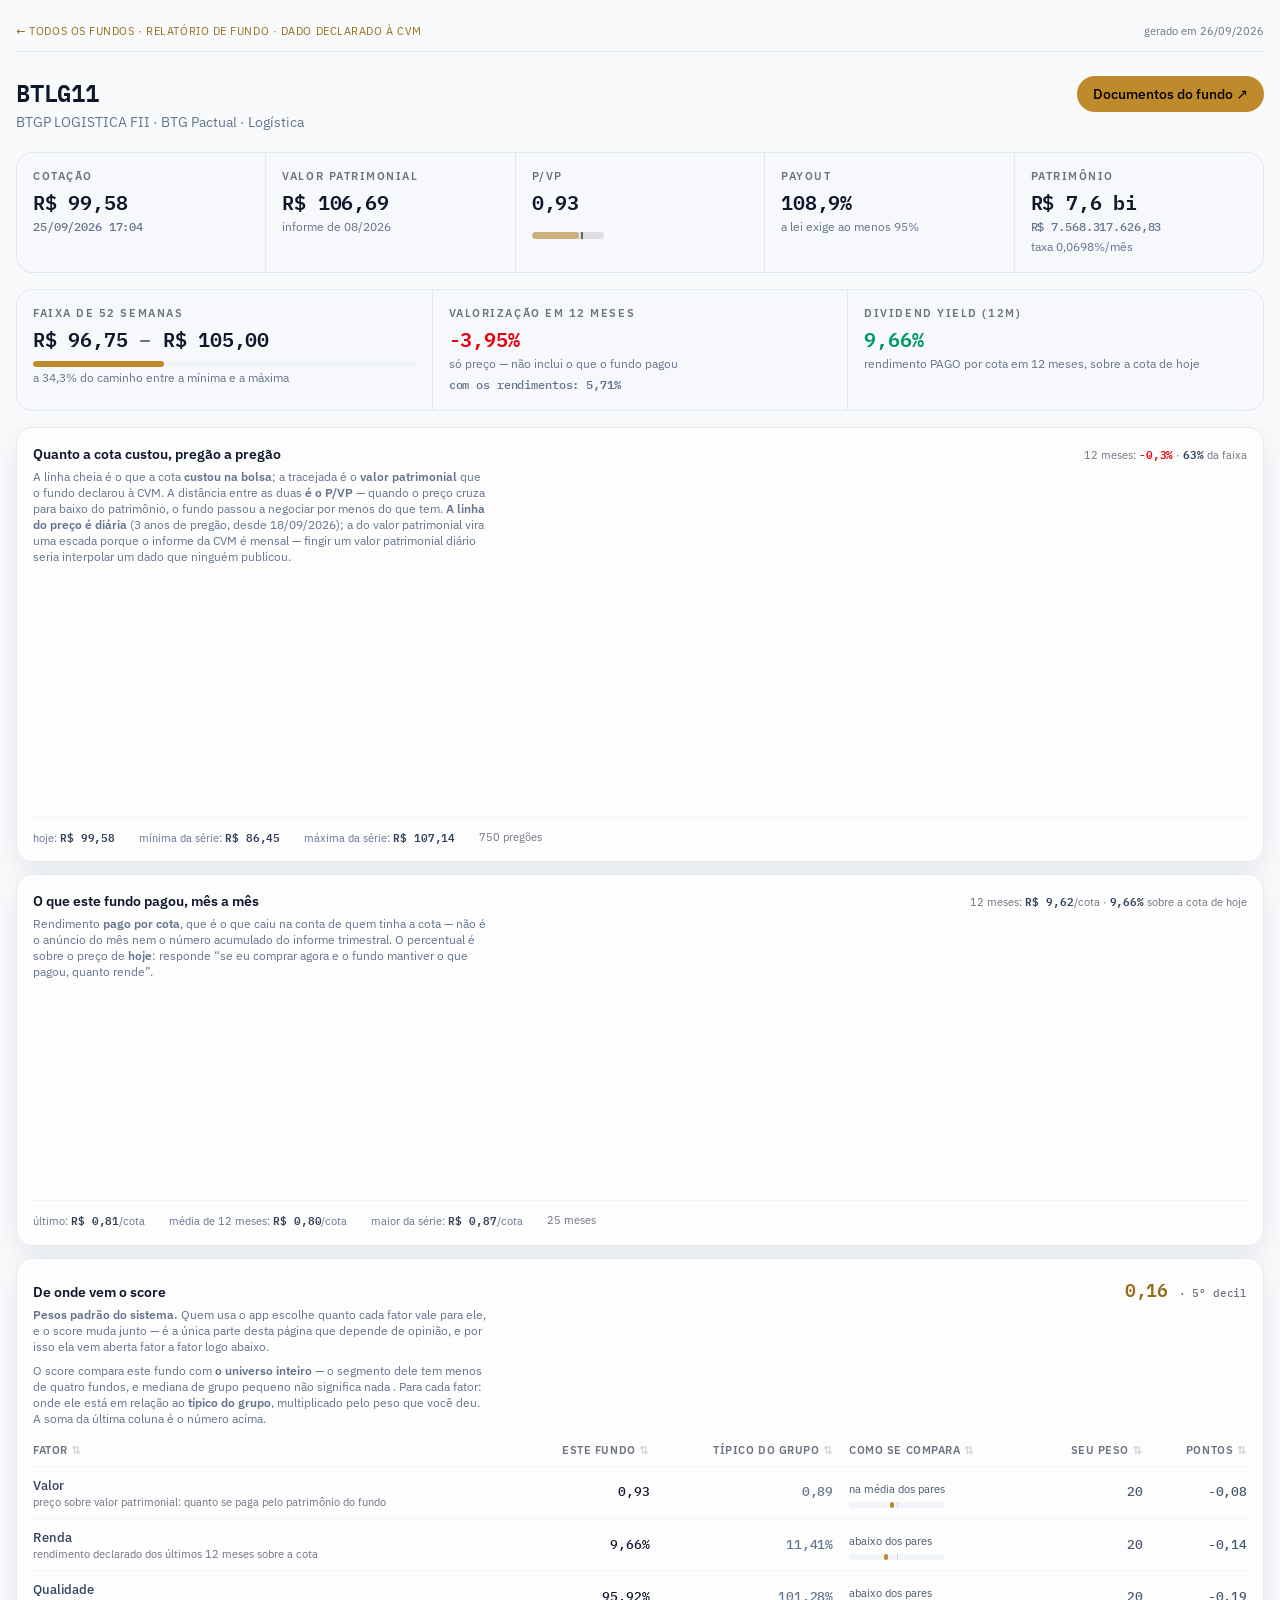
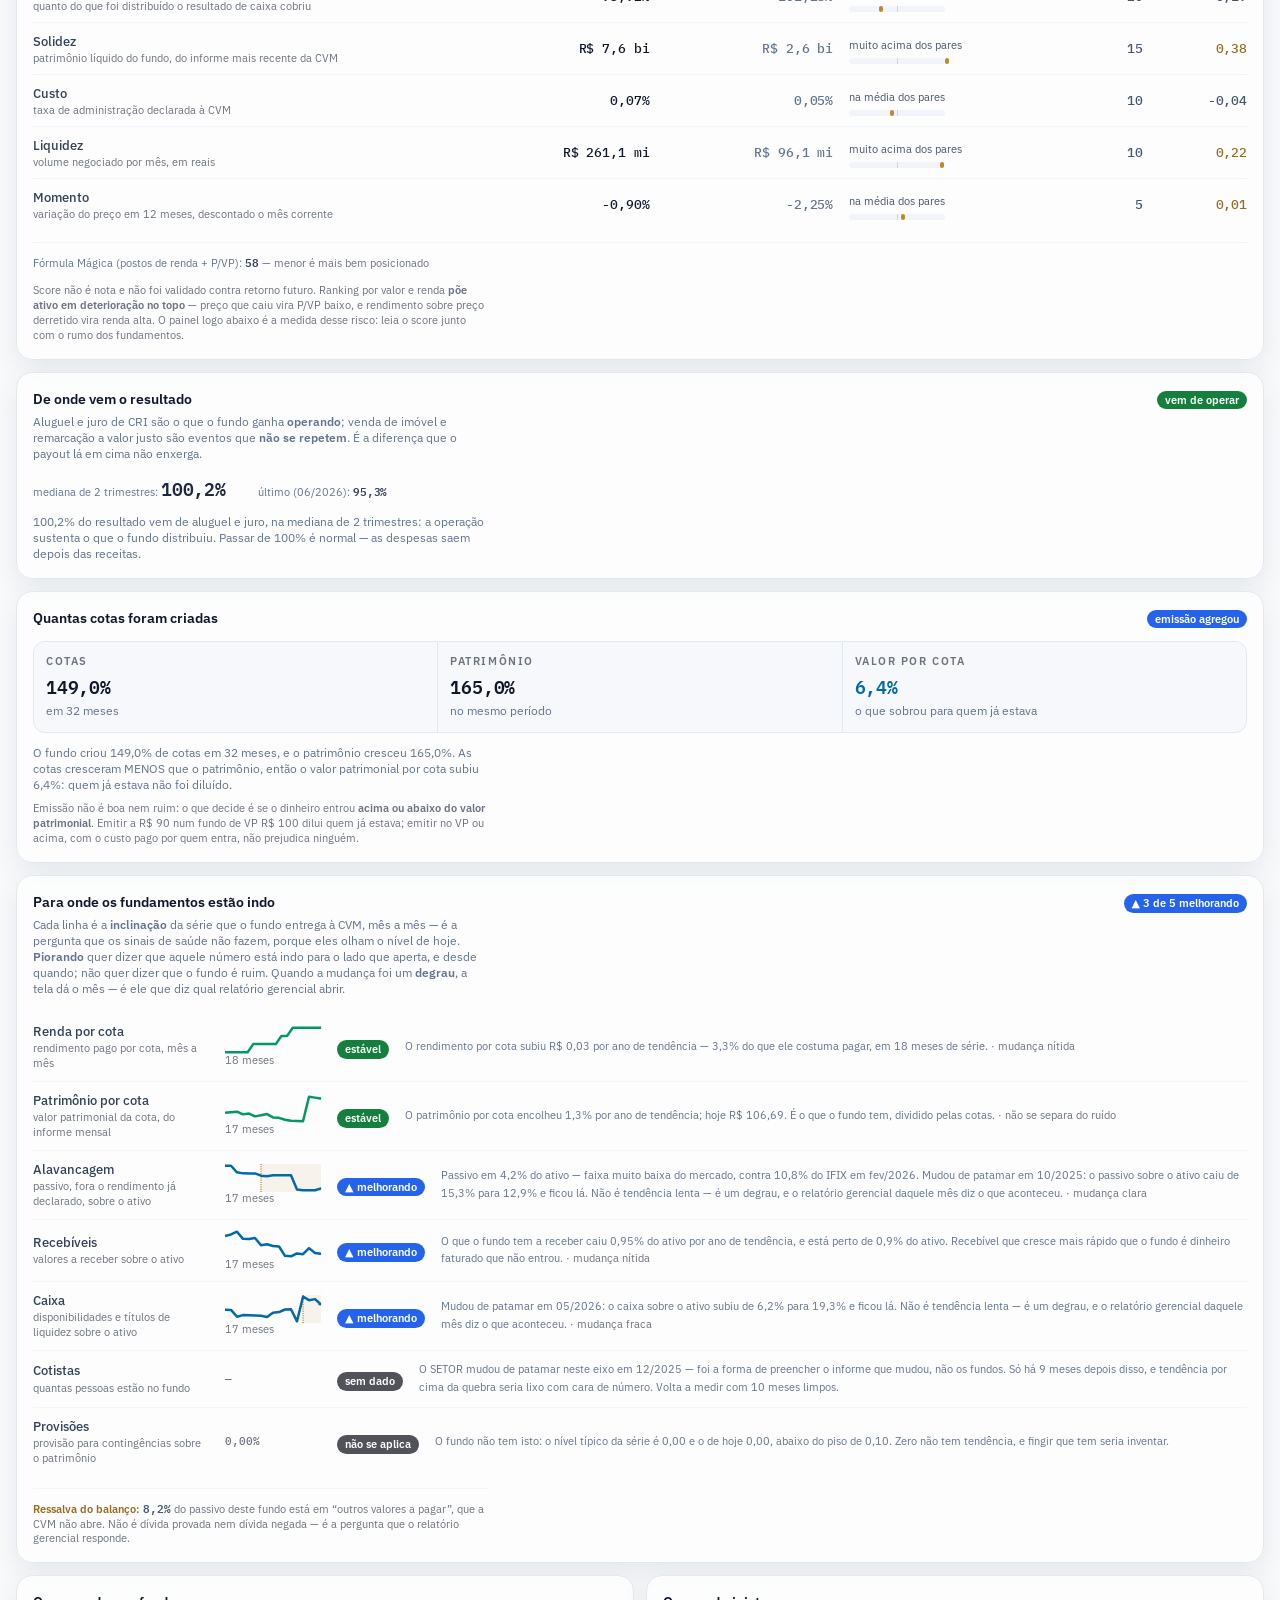
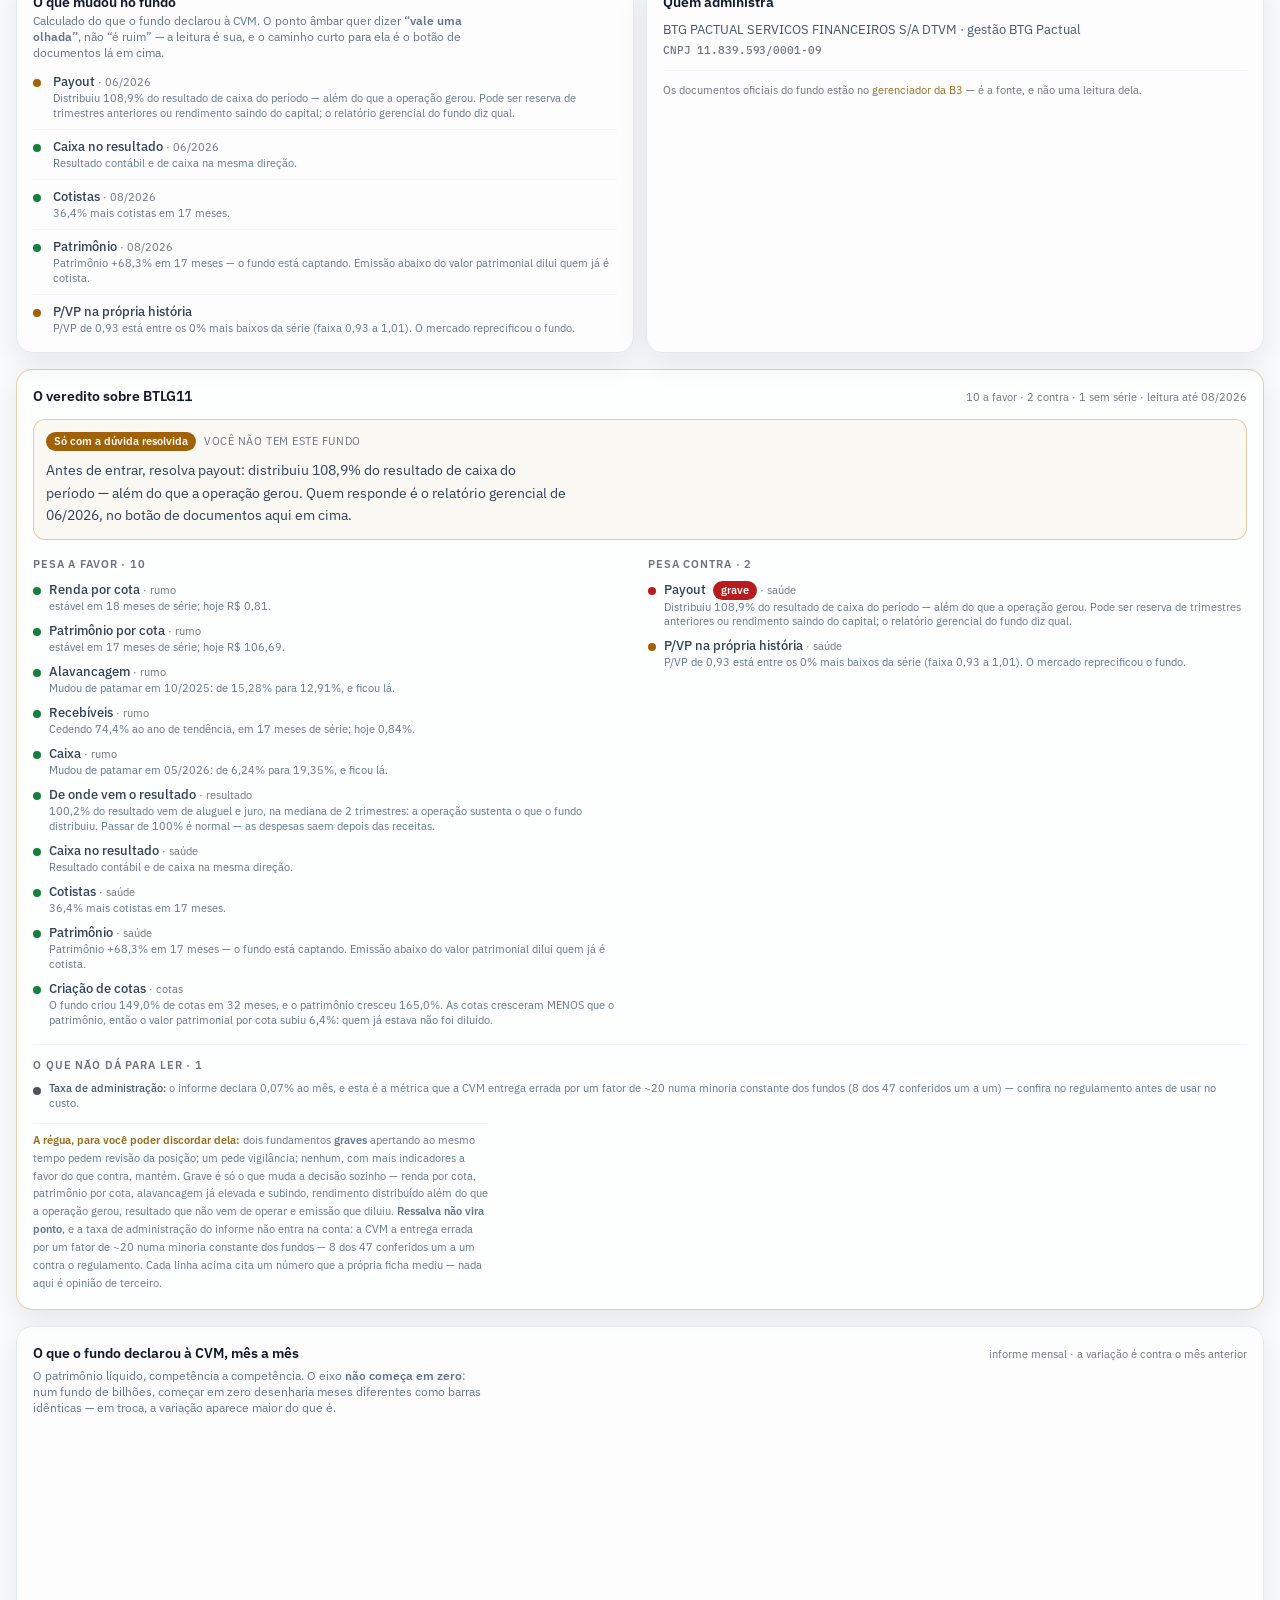
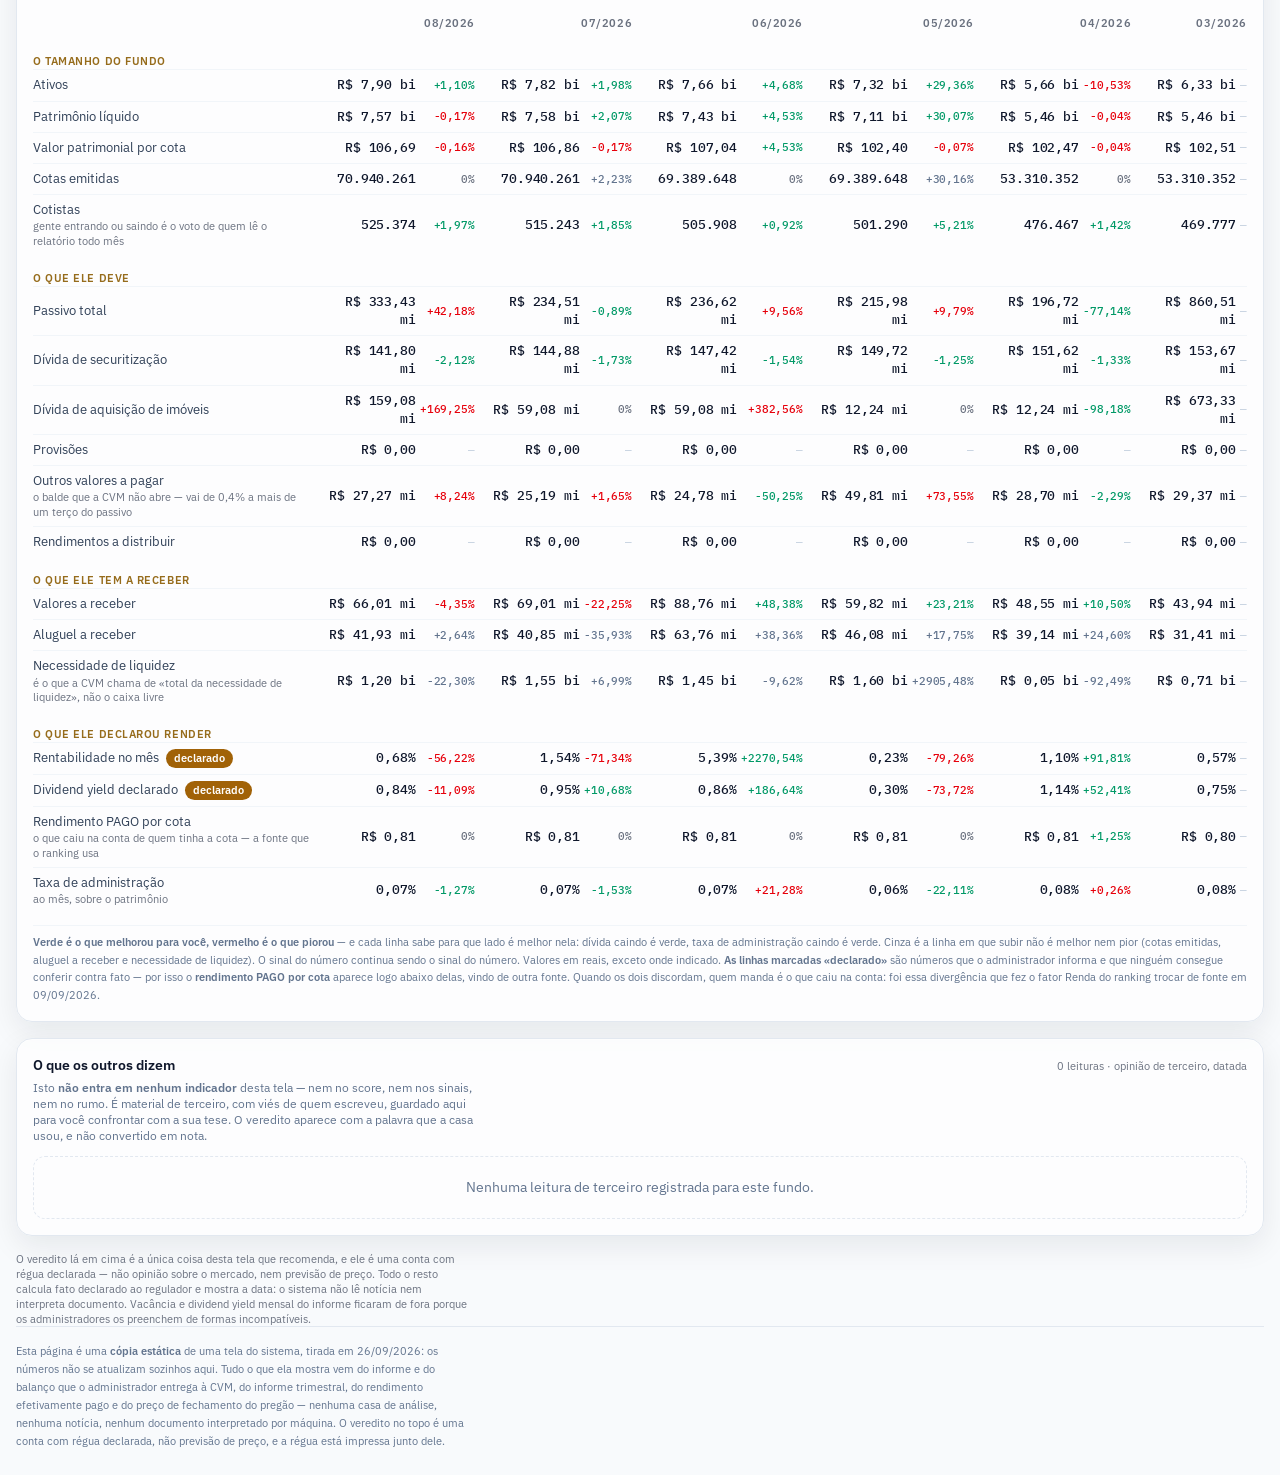
==== fundo-btlg11.html @ 57e3ba71 "A demonstração pública: dez fundos lidos pelo sistema Páginas estáticas geradas por bin/gerar_pagina" ====
<!doctype html>
<html lang="pt-br" class="">
<head>
  <meta charset="utf-8">
  <meta name="viewport" content="width=device-width, initial-scale=1">
  <title>BTLG11 · relatório do fundo</title>
  <meta name="description" content="BTLG11 — o que o fundo declarou à CVM, mês a mês, com a leitura de cada indicador.">
  
  <link rel="stylesheet" href="assets/app.css">
  
</head>
<body class="bg-slate-50">
  <div class="mx-auto max-w-6xl px-4 py-6">
    <header class="mb-6 flex flex-wrap items-baseline justify-between gap-2 border-b border-slate-200 pb-3 dark:border-white/10">
      <p class="text-rotulo uppercase tracking-wider text-brand-texto">
        <a href="index.html" class="hover:underline">← todos os fundos</a> · 
        Relatório de fundo · dado declarado à CVM
      </p>
      <p class="text-rotulo text-slate-400">gerado em 26/09/2026</p>
    </header>

    



  
  <div class="mb-5 flex flex-wrap items-start justify-between gap-3">
    <div>
      <div class="flex flex-wrap items-baseline gap-3">
        <h1 class="num text-2xl font-semibold text-slate-900">BTLG11</h1>
        
      </div>
      <p class="mt-1 text-sm text-slate-500">
        BTGP LOGISTICA FII · BTG Pactual · Logística
      </p>
    </div>
    <div class="flex shrink-0 items-center gap-2">
      
      
      
        <a href="https://fnet.bmfbovespa.com.br/fnet/publico/abrirGerenciadorDocumentosCVM?cnpjFundo=11839593000109" target="_blank" rel="noopener noreferrer" class="btn btn-ouro">
          Documentos do fundo ↗
        </a>
      
    </div>
  </div>

  
  <div class="mb-4 grid gap-px overflow-hidden rounded-2xl border border-slate-200 bg-slate-200 sm:grid-cols-2 lg:grid-cols-5">
    
    <div class="bg-surface p-4">
      <p class="text-rotulo font-semibold uppercase tracking-[0.14em] text-slate-400">Cotação</p>
      <p class="num mt-1 text-xl font-semibold text-slate-900">
        R$ 99,58
      </p>
      
        <p class="card-legenda num">25/09/2026 17:04</p>
      
    </div>
    <div class="bg-surface p-4">
      <p class="text-rotulo font-semibold uppercase tracking-[0.14em] text-slate-400">Valor patrimonial</p>
      <p class="num mt-1 text-xl font-semibold text-slate-900">
        R$ 106,69
      </p>
      <p class="card-legenda">informe de 08/2026</p>
    </div>
    <div class="bg-surface p-4">
      <p class="text-rotulo font-semibold uppercase tracking-[0.14em] text-slate-400">P/VP</p>
      <p class="num mt-1 text-xl font-semibold text-slate-900">0,93</p>
      
      <p class="mt-1.5">
        


  <span class="barra-pvp" title="preço R$ 99,58 · valor patrimonial R$ 106,69 · P/VP 0,93">
    <span class="barra-pvp-trilha">
      <span class="barra-pvp-preco"
            style="width: 65.1%"></span>
      <span class="barra-pvp-marca" style="left: 70%"></span>
    </span>
  </span>


      </p>
    </div>
    <div class="bg-surface p-4">
      <p class="text-rotulo font-semibold uppercase tracking-[0.14em] text-slate-400">Payout</p>
      <p class="num mt-1 text-xl font-semibold text-slate-900">
        108,9%
      </p>
      <p class="card-legenda">a lei exige ao menos 95%</p>
    </div>
    <div class="bg-surface p-4">
      <p class="text-rotulo font-semibold uppercase tracking-[0.14em] text-slate-400">Patrimônio</p>
      
      <p class="num mt-1 text-xl font-semibold text-slate-900">R$ 7,6 bi</p>
      <p class="card-legenda num">R$ 7.568.317.626,83</p>
      <p class="card-legenda">taxa 0,0698%/mês</p>
    </div>
  </div>

  
  
  <div class="mb-4 grid gap-px overflow-hidden rounded-2xl border border-slate-200 bg-slate-200 sm:grid-cols-2 lg:grid-cols-3">
    <div class="bg-surface p-4">
      <p class="text-rotulo font-semibold uppercase tracking-[0.14em] text-slate-400">Faixa de 52 semanas</p>
      
        <p class="num mt-1 text-xl font-semibold text-slate-900">
          R$ 96,75 <span class="text-slate-400">–</span> R$ 105,00
        </p>
        
          
          <div class="mt-2 h-1.5 w-full overflow-hidden rounded-full bg-slate-100 dark:bg-white/5">
            <div class="h-full rounded-full bg-brand" style="width: 34.3%"></div>
          </div>
          <p class="card-legenda">a 34,3% do caminho entre a mínima e a máxima</p>
        
      
    </div>
    <div class="bg-surface p-4">
      <p class="text-rotulo font-semibold uppercase tracking-[0.14em] text-slate-400">Valorização em 12 meses</p>
      
        <p class="num mt-1 text-xl font-semibold text-red-600">
          -3,95%
        </p>
        <p class="card-legenda">só preço — não inclui o que o fundo pagou</p>
        
          <p class="card-legenda num">com os rendimentos: <strong>5,71%</strong></p>
        
      
    </div>
    <div class="bg-surface p-4">
      <p class="text-rotulo font-semibold uppercase tracking-[0.14em] text-slate-400">Dividend yield (12m)</p>
      
        <p class="num mt-1 text-xl font-semibold text-emerald-600">9,66%</p>
        <p class="card-legenda">rendimento PAGO por cota em 12 meses, sobre a cota de hoje</p>
      
    </div>
  </div>

  
  
  
    <div class="card card-soft mb-3 p-4">
      <div class="mb-1 flex flex-wrap items-baseline justify-between gap-2">
        <h2 class="secao-titulo">Quanto a cota custou, pregão a pregão</h2>
        <span class="text-rotulo text-slate-400">
          
            12 meses: <strong class="num text-red-600">-0,3%</strong>
          
          
            · <strong class="num text-slate-700">63%</strong> da faixa
          
        </span>
      </div>
      <p class="mb-4 max-w-prose text-xs text-slate-500">
        A linha cheia é o que a cota <strong>custou na bolsa</strong>; a tracejada é o
        <strong>valor patrimonial</strong> que o fundo declarou à CVM. A distância entre as duas
        <strong>é o P/VP</strong> — quando o preço cruza para baixo do patrimônio, o fundo passou a
        negociar por menos do que tem.
        <strong>A linha do preço é diária</strong> (3 anos de pregão, desde 18/09/2026);
        a do valor patrimonial vira uma escada porque o informe da CVM é mensal — fingir
        um valor patrimonial diário seria interpolar um dado que ninguém publicou.
      </p>

      <script id="dados-preco" type="application/json">{"rotulos": ["25/09/23", "26/09/23", "27/09/23", "28/09/23", "29/09/23", "02/10/23", "03/10/23", "04/10/23", "05/10/23", "06/10/23", "09/10/23", "10/10/23", "11/10/23", "13/10/23", "16/10/23", "17/10/23", "18/10/23", "19/10/23", "20/10/23", "23/10/23", "24/10/23", "25/10/23", "26/10/23", "27/10/23", "30/10/23", "31/10/23", "01/11/23", "03/11/23", "06/11/23", "07/11/23", "08/11/23", "09/11/23", "10/11/23", "13/11/23", "14/11/23", "16/11/23", "17/11/23", "20/11/23", "21/11/23", "22/11/23", "23/11/23", "24/11/23", "27/11/23", "28/11/23", "29/11/23", "30/11/23", "01/12/23", "04/12/23", "05/12/23", "06/12/23", "07/12/23", "08/12/23", "11/12/23", "12/12/23", "13/12/23", "14/12/23", "15/12/23", "18/12/23", "19/12/23", "20/12/23", "21/12/23", "22/12/23", "26/12/23", "27/12/23", "28/12/23", "02/01/24", "03/01/24", "04/01/24", "05/01/24", "08/01/24", "09/01/24", "10/01/24", "11/01/24", "12/01/24", "15/01/24", "16/01/24", "17/01/24", "18/01/24", "19/01/24", "22/01/24", "23/01/24", "24/01/24", "25/01/24", "26/01/24", "29/01/24", "30/01/24", "31/01/24", "01/02/24", "02/02/24", "05/02/24", "06/02/24", "07/02/24", "08/02/24", "09/02/24", "14/02/24", "15/02/24", "16/02/24", "19/02/24", "20/02/24", "21/02/24", "22/02/24", "23/02/24", "26/02/24", "27/02/24", "28/02/24", "29/02/24", "01/03/24", "04/03/24", "05/03/24", "06/03/24", "07/03/24", "08/03/24", "11/03/24", "12/03/24", "13/03/24", "14/03/24", "15/03/24", "18/03/24", "19/03/24", "20/03/24", "21/03/24", "22/03/24", "25/03/24", "26/03/24", "27/03/24", "28/03/24", "01/04/24", "02/04/24", "03/04/24", "04/04/24", "05/04/24", "08/04/24", "09/04/24", "10/04/24", "11/04/24", "12/04/24", "15/04/24", "16/04/24", "17/04/24", "18/04/24", "19/04/24", "22/04/24", "23/04/24", "24/04/24", "25/04/24", "26/04/24", "29/04/24", "30/04/24", "02/05/24", "03/05/24", "06/05/24", "07/05/24", "08/05/24", "09/05/24", "10/05/24", "13/05/24", "14/05/24", "15/05/24", "16/05/24", "17/05/24", "20/05/24", "21/05/24", "22/05/24", "23/05/24", "24/05/24", "27/05/24", "28/05/24", "29/05/24", "31/05/24", "03/06/24", "04/06/24", "05/06/24", "06/06/24", "07/06/24", "10/06/24", "11/06/24", "12/06/24", "13/06/24", "14/06/24", "17/06/24", "18/06/24", "19/06/24", "20/06/24", "21/06/24", "24/06/24", "25/06/24", "26/06/24", "27/06/24", "28/06/24", "01/07/24", "02/07/24", "03/07/24", "04/07/24", "05/07/24", "08/07/24", "09/07/24", "10/07/24", "11/07/24", "12/07/24", "15/07/24", "16/07/24", "17/07/24", "18/07/24", "19/07/24", "22/07/24", "23/07/24", "24/07/24", "25/07/24", "26/07/24", "29/07/24", "30/07/24", "31/07/24", "01/08/24", "02/08/24", "05/08/24", "06/08/24", "07/08/24", "08/08/24", "09/08/24", "12/08/24", "13/08/24", "14/08/24", "15/08/24", "16/08/24", "19/08/24", "20/08/24", "21/08/24", "22/08/24", "23/08/24", "26/08/24", "27/08/24", "28/08/24", "29/08/24", "30/08/24", "02/09/24", "03/09/24", "04/09/24", "05/09/24", "06/09/24", "09/09/24", "10/09/24", "11/09/24", "12/09/24", "13/09/24", "16/09/24", "17/09/24", "18/09/24", "19/09/24", "20/09/24", "23/09/24", "24/09/24", "25/09/24", "26/09/24", "27/09/24", "30/09/24", "01/10/24", "02/10/24", "03/10/24", "04/10/24", "07/10/24", "08/10/24", "09/10/24", "10/10/24", "11/10/24", "14/10/24", "15/10/24", "16/10/24", "17/10/24", "18/10/24", "21/10/24", "22/10/24", "23/10/24", "24/10/24", "25/10/24", "28/10/24", "29/10/24", "30/10/24", "31/10/24", "01/11/24", "04/11/24", "05/11/24", "06/11/24", "07/11/24", "08/11/24", "11/11/24", "12/11/24", "13/11/24", "14/11/24", "18/11/24", "19/11/24", "21/11/24", "22/11/24", "25/11/24", "26/11/24", "27/11/24", "28/11/24", "29/11/24", "02/12/24", "03/12/24", "04/12/24", "05/12/24", "06/12/24", "09/12/24", "10/12/24", "11/12/24", "12/12/24", "13/12/24", "16/12/24", "17/12/24", "18/12/24", "19/12/24", "20/12/24", "23/12/24", "26/12/24", "27/12/24", "30/12/24", "02/01/25", "03/01/25", "06/01/25", "07/01/25", "08/01/25", "09/01/25", "10/01/25", "13/01/25", "14/01/25", "15/01/25", "16/01/25", "17/01/25", "20/01/25", "21/01/25", "22/01/25", "23/01/25", "24/01/25", "27/01/25", "28/01/25", "29/01/25", "30/01/25", "31/01/25", "03/02/25", "04/02/25", "05/02/25", "06/02/25", "07/02/25", "10/02/25", "11/02/25", "12/02/25", "13/02/25", "14/02/25", "17/02/25", "18/02/25", "19/02/25", "20/02/25", "21/02/25", "24/02/25", "25/02/25", "26/02/25", "27/02/25", "28/02/25", "05/03/25", "06/03/25", "07/03/25", "10/03/25", "11/03/25", "12/03/25", "13/03/25", "14/03/25", "17/03/25", "18/03/25", "19/03/25", "20/03/25", "21/03/25", "24/03/25", "25/03/25", "26/03/25", "27/03/25", "28/03/25", "31/03/25", "01/04/25", "02/04/25", "03/04/25", "04/04/25", "07/04/25", "08/04/25", "09/04/25", "10/04/25", "11/04/25", "14/04/25", "15/04/25", "16/04/25", "17/04/25", "22/04/25", "23/04/25", "24/04/25", "25/04/25", "28/04/25", "29/04/25", "30/04/25", "02/05/25", "05/05/25", "06/05/25", "07/05/25", "08/05/25", "09/05/25", "12/05/25", "13/05/25", "14/05/25", "15/05/25", "16/05/25", "19/05/25", "20/05/25", "21/05/25", "22/05/25", "23/05/25", "26/05/25", "27/05/25", "28/05/25", "29/05/25", "30/05/25", "02/06/25", "03/06/25", "04/06/25", "05/06/25", "06/06/25", "09/06/25", "10/06/25", "11/06/25", "12/06/25", "13/06/25", "16/06/25", "17/06/25", "18/06/25", "20/06/25", "23/06/25", "24/06/25", "25/06/25", "26/06/25", "27/06/25", "30/06/25", "01/07/25", "02/07/25", "03/07/25", "04/07/25", "07/07/25", "08/07/25", "09/07/25", "10/07/25", "11/07/25", "14/07/25", "15/07/25", "16/07/25", "17/07/25", "18/07/25", "21/07/25", "22/07/25", "23/07/25", "24/07/25", "25/07/25", "28/07/25", "29/07/25", "30/07/25", "31/07/25", "01/08/25", "04/08/25", "05/08/25", "06/08/25", "07/08/25", "08/08/25", "11/08/25", "12/08/25", "13/08/25", "14/08/25", "15/08/25", "18/08/25", "19/08/25", "20/08/25", "21/08/25", "22/08/25", "25/08/25", "26/08/25", "27/08/25", "28/08/25", "29/08/25", "01/09/25", "02/09/25", "03/09/25", "04/09/25", "05/09/25", "08/09/25", "09/09/25", "10/09/25", "11/09/25", "12/09/25", "15/09/25", "16/09/25", "17/09/25", "18/09/25", "19/09/25", "22/09/25", "23/09/25", "24/09/25", "25/09/25", "26/09/25", "29/09/25", "30/09/25", "01/10/25", "02/10/25", "03/10/25", "06/10/25", "07/10/25", "08/10/25", "09/10/25", "10/10/25", "13/10/25", "14/10/25", "15/10/25", "16/10/25", "17/10/25", "20/10/25", "21/10/25", "22/10/25", "23/10/25", "24/10/25", "27/10/25", "28/10/25", "29/10/25", "30/10/25", "31/10/25", "03/11/25", "04/11/25", "05/11/25", "06/11/25", "07/11/25", "10/11/25", "11/11/25", "12/11/25", "13/11/25", "14/11/25", "17/11/25", "18/11/25", "19/11/25", "21/11/25", "24/11/25", "25/11/25", "26/11/25", "27/11/25", "28/11/25", "01/12/25", "02/12/25", "03/12/25", "04/12/25", "05/12/25", "08/12/25", "09/12/25", "10/12/25", "11/12/25", "12/12/25", "15/12/25", "16/12/25", "17/12/25", "18/12/25", "19/12/25", "22/12/25", "23/12/25", "26/12/25", "29/12/25", "30/12/25", "02/01/26", "05/01/26", "06/01/26", "07/01/26", "08/01/26", "09/01/26", "12/01/26", "13/01/26", "14/01/26", "15/01/26", "16/01/26", "19/01/26", "20/01/26", "21/01/26", "22/01/26", "23/01/26", "26/01/26", "27/01/26", "28/01/26", "29/01/26", "30/01/26", "02/02/26", "03/02/26", "04/02/26", "05/02/26", "06/02/26", "09/02/26", "10/02/26", "11/02/26", "12/02/26", "13/02/26", "18/02/26", "19/02/26", "20/02/26", "23/02/26", "24/02/26", "25/02/26", "26/02/26", "27/02/26", "02/03/26", "03/03/26", "04/03/26", "05/03/26", "06/03/26", "09/03/26", "10/03/26", "11/03/26", "12/03/26", "13/03/26", "16/03/26", "17/03/26", "18/03/26", "19/03/26", "20/03/26", "23/03/26", "24/03/26", "25/03/26", "26/03/26", "27/03/26", "30/03/26", "31/03/26", "01/04/26", "02/04/26", "06/04/26", "07/04/26", "08/04/26", "09/04/26", "10/04/26", "13/04/26", "14/04/26", "15/04/26", "16/04/26", "17/04/26", "20/04/26", "22/04/26", "23/04/26", "24/04/26", "27/04/26", "28/04/26", "29/04/26", "30/04/26", "04/05/26", "05/05/26", "06/05/26", "07/05/26", "08/05/26", "11/05/26", "12/05/26", "13/05/26", "14/05/26", "15/05/26", "18/05/26", "19/05/26", "20/05/26", "21/05/26", "22/05/26", "25/05/26", "26/05/26", "27/05/26", "28/05/26", "29/05/26", "01/06/26", "02/06/26", "03/06/26", "05/06/26", "08/06/26", "09/06/26", "10/06/26", "11/06/26", "12/06/26", "15/06/26", "16/06/26", "17/06/26", "18/06/26", "19/06/26", "22/06/26", "23/06/26", "24/06/26", "25/06/26", "26/06/26", "29/06/26", "30/06/26", "01/07/26", "02/07/26", "03/07/26", "06/07/26", "07/07/26", "08/07/26", "09/07/26", "10/07/26", "13/07/26", "14/07/26", "15/07/26", "16/07/26", "17/07/26", "20/07/26", "21/07/26", "22/07/26", "23/07/26", "24/07/26", "27/07/26", "28/07/26", "29/07/26", "30/07/26", "31/07/26", "03/08/26", "04/08/26", "05/08/26", "06/08/26", "07/08/26", "10/08/26", "11/08/26", "12/08/26", "13/08/26", "14/08/26", "17/08/26", "18/08/26", "19/08/26", "20/08/26", "21/08/26", "24/08/26", "25/08/26", "26/08/26", "27/08/26", "28/08/26", "31/08/26", "01/09/26", "02/09/26", "03/09/26", "04/09/26", "08/09/26", "09/09/26", "10/09/26", "11/09/26", "14/09/26", "15/09/26", "16/09/26", "17/09/26", "18/09/26", "21/09/26", "22/09/26", "23/09/26", "24/09/26", "25/09/26"], "precos": [101.33, 101.15, 100.12, 100.51, 101.25, 101.21, 101.25, 100.72, 100.01, 100.61, 100.59, 99.75, 100.85, 100.73, 100.35, 100.09, 99.8, 99.75, 99.81, 99.73, 99.78, 99.3, 99.18, 99.38, 99.6, 99.21, 98.53, 98.98, 98.95, 99.26, 99.67, 99.41, 99.16, 99.38, 99.65, 99.35, 99.35, 99.26, 99.37, 99.29, 98.85, 98.85, 98.69, 98.92, 99.08, 100.52, 99.46, 100.47, 99.91, 100.21, 100.09, 100.26, 99.79, 99.96, 100.74, 100.7, 100.67, 99.75, 99.94, 100.8, 100.79, 102.35, 102.73, 103.38, 103.62, 103.45, 104.07, 103.55, 103.64, 103.76, 103.25, 102.74, 102.82, 102.75, 103.25, 103.38, 102.95, 103.47, 103.85, 103.77, 103.75, 103.2, 103.19, 101.75, 101.96, 102.25, 102.44, 102.23, 102.21, 102.18, 102.18, 102.32, 102.4, 102.6, 102.62, 102.95, 102.7, 103.3, 102.98, 102.93, 102.85, 102.82, 102.32, 103.43, 103.58, 103.7, 104.8, 105.0, 104.9, 104.88, 104.99, 105.29, 105.46, 105.22, 105.79, 106.08, 104.8, 104.68, 104.84, 104.88, 105.02, 105.23, 105.65, 105.85, 106.47, 106.11, 106.35, 107.01, 106.35, 106.89, 107.14, 106.8, 106.9, 106.85, 106.57, 106.9, 106.58, 104.15, 103.36, 101.97, 101.9, 101.84, 101.5, 101.25, 100.9, 101.0, 101.5, 101.5, 101.7, 102.25, 101.82, 102.0, 102.88, 102.41, 102.7, 102.1, 101.9, 101.9, 101.65, 101.69, 101.4, 101.1, 101.29, 101.07, 101.07, 100.99, 99.82, 100.9, 100.9, 100.9, 100.9, 100.9, 100.75, 100.23, 100.43, 99.86, 99.3, 99.1, 99.0, 98.02, 97.0, 97.9, 98.3, 95.97, 96.6, 97.13, 97.79, 98.74, 99.75, 98.83, 99.08, 100.8, 101.0, 101.04, 101.31, 101.45, 102.0, 101.97, 102.65, 102.4, 101.61, 101.33, 101.33, 102.05, 102.19, 101.43, 100.92, 101.0, 100.82, 99.99, 101.06, 100.64, 102.5, 100.45, 100.1, 100.04, 99.87, 100.1, 100.0, 100.46, 101.15, 101.89, 102.41, 102.99, 102.63, 102.43, 102.23, 102.4, 102.5, 101.65, 102.0, 101.94, 102.5, 102.67, 102.16, 102.12, 102.0, 102.5, 102.5, 102.25, 102.01, 101.88, 101.74, 101.31, 100.0, 99.91, 100.04, 99.93, 100.0, 98.8, 97.85, 97.83, 98.19, 99.15, 97.83, 97.51, 100.02, 99.48, 98.93, 99.35, 98.86, 98.86, 97.51, 97.2, 97.29, 97.1, 96.5, 96.74, 97.5, 97.5, 96.95, 95.7, 95.3, 95.4, 96.2, 95.99, 96.88, 96.03, 97.18, 96.48, 96.34, 95.85, 96.56, 97.75, 97.18, 97.02, 96.4, 97.3, 96.43, 97.1, 96.43, 97.08, 96.89, 96.5, 96.12, 95.0, 95.0, 93.5, 91.11, 89.67, 86.45, 91.3, 92.0, 89.8, 90.0, 90.8, 90.88, 88.55, 87.13, 87.42, 87.43, 88.75, 94.0, 94.53, 93.8, 93.86, 94.54, 94.66, 94.7, 95.82, 95.15, 94.34, 95.51, 95.45, 95.49, 95.4, 93.62, 91.65, 91.77, 91.51, 91.11, 90.92, 91.81, 90.91, 91.25, 92.0, 92.89, 94.3, 92.48, 94.33, 93.54, 93.7, 93.84, 94.5, 94.78, 94.89, 94.11, 94.8, 94.8, 94.94, 95.1, 95.63, 96.18, 96.6, 95.77, 94.9, 94.91, 94.98, 95.0, 95.76, 96.4, 96.0, 95.5, 95.55, 95.44, 95.95, 95.27, 95.7, 95.62, 96.41, 97.49, 96.99, 97.47, 97.5, 97.65, 97.49, 97.5, 97.1, 97.5, 97.49, 96.86, 96.23, 95.6, 95.81, 96.26, 97.49, 97.49, 98.68, 98.79, 100.03, 100.11, 101.08, 100.66, 100.53, 100.39, 101.0, 100.72, 101.9, 101.05, 101.0, 101.03, 100.36, 100.5, 100.87, 100.9, 100.57, 101.0, 100.63, 100.31, 100.27, 100.34, 100.37, 100.2, 100.16, 100.1, 100.33, 100.0, 100.36, 101.0, 101.9, 101.5, 101.6, 101.27, 100.51, 100.76, 101.0, 100.43, 100.92, 100.0, 99.95, 100.0, 99.9, 99.65, 99.91, 99.7, 99.55, 100.0, 99.94, 99.92, 100.0, 99.95, 100.14, 99.99, 99.98, 100.28, 100.2, 100.21, 100.89, 100.78, 99.79, 99.88, 99.85, 99.87, 99.85, 99.74, 99.77, 99.55, 99.1, 98.86, 98.81, 99.0, 98.6, 98.99, 98.43, 98.5, 98.4, 98.6, 98.36, 98.4, 98.25, 98.37, 98.3, 97.55, 98.0, 97.93, 99.0, 98.76, 99.46, 99.78, 99.88, 99.99, 100.0, 99.98, 99.82, 100.1, 99.92, 100.85, 101.0, 101.28, 101.5, 101.7, 102.75, 102.55, 102.43, 102.81, 102.56, 102.04, 101.89, 102.2, 102.8, 102.9, 103.15, 103.22, 103.67, 103.32, 103.87, 104.14, 104.25, 103.99, 103.72, 103.65, 103.81, 103.7, 103.71, 103.9, 103.06, 103.47, 103.09, 103.64, 103.65, 103.72, 103.9, 103.26, 103.1, 103.27, 103.4, 102.94, 103.52, 103.5, 103.77, 103.61, 103.9, 103.95, 103.93, 103.9, 103.61, 104.12, 103.99, 104.12, 103.75, 104.05, 104.05, 103.86, 103.58, 103.7, 103.62, 103.5, 103.5, 103.42, 103.42, 103.25, 103.06, 102.68, 102.9, 102.9, 102.49, 102.4, 102.0, 101.5, 101.55, 101.49, 101.98, 102.11, 103.0, 103.1, 102.65, 103.69, 103.51, 103.7, 103.0, 102.91, 103.15, 103.2, 103.37, 103.4, 103.4, 102.57, 102.49, 102.5, 102.4, 102.5, 102.7, 102.75, 102.69, 102.53, 102.8, 102.61, 102.56, 102.79, 102.55, 102.5, 102.78, 102.47, 102.4, 102.66, 102.67, 102.99, 102.65, 102.55, 102.69, 102.6, 102.6, 102.9, 102.87, 103.7, 103.1, 103.32, 104.02, 103.8, 104.0, 102.94, 103.27, 103.62, 103.95, 104.01, 103.87, 103.78, 103.8, 103.57, 103.17, 103.44, 103.8, 103.7, 103.5, 103.6, 103.12, 103.35, 103.89, 104.01, 103.85, 103.7, 103.98, 103.99, 104.35, 103.99, 103.9, 104.0, 104.02, 104.08, 104.0, 104.0, 103.45, 103.18, 103.29, 103.35, 103.38, 103.6, 103.35, 103.11, 103.6, 103.05, 103.75, 103.1, 102.99, 102.8, 103.11, 103.4, 102.67, 102.7, 102.97, 103.2, 103.5, 103.49, 102.59, 103.09, 102.98, 103.6, 103.92, 102.95, 102.97, 103.35, 102.68, 102.18, 102.03, 102.79, 102.95, 102.95, 102.54, 102.57, 102.24, 102.74, 101.8, 101.85, 101.4, 102.33, 102.24, 102.5, 102.33, 102.33, 102.55, 102.59, 102.48, 102.5, 102.43, 102.52, 102.48, 102.6, 102.6, 102.86, 102.7, 102.53, 102.56, 102.39, 101.06, 100.84, 100.82, 99.88, 100.37, 100.21, 100.86, 100.81, 101.0, 100.5, 100.81, 100.21, 100.73, 100.48, 100.38, 100.05, 99.88, 99.97, 98.31, 97.7, 98.36, 97.4, 98.37, 98.1, 98.48, 97.97, 97.92, 98.91, 99.1, 99.0, 98.98, 99.0, 99.14, 99.43, 99.88, 100.4, 101.31, 101.09, 100.3, 99.76, 99.78, 101.2, 100.0, 99.23, 98.49, 98.5, 99.58], "patrimoniais": [null, null, null, null, null, null, null, null, null, null, null, null, null, null, null, null, null, null, null, null, null, null, null, null, null, null, null, null, null, null, null, null, null, null, null, null, null, null, null, null, null, null, null, null, null, null, null, null, null, null, null, null, null, null, null, null, null, null, null, null, null, null, null, null, null, 100.25, 100.25, 100.25, 100.25, 100.25, 100.25, 100.25, 100.25, 100.25, 100.25, 100.25, 100.25, 100.25, 100.25, 100.25, 100.25, 100.25, 100.25, 100.25, 100.25, 100.25, 100.25, 99.33, 99.33, 99.33, 99.33, 99.33, 99.33, 99.33, 99.33, 99.33, 99.33, 99.33, 99.33, 99.33, 99.33, 99.33, 99.33, 99.33, 99.33, 99.33, 99.65, 99.65, 99.65, 99.65, 99.65, 99.65, 99.65, 99.65, 99.65, 99.65, 99.65, 99.65, 99.65, 99.65, 99.65, 99.65, 99.65, 99.65, 99.65, 99.65, 100.15, 100.15, 100.15, 100.15, 100.15, 100.15, 100.15, 100.15, 100.15, 100.15, 100.15, 100.15, 100.15, 100.15, 100.15, 100.15, 100.15, 100.15, 100.15, 100.15, 100.15, 100.15, 100.05, 100.05, 100.05, 100.05, 100.05, 100.05, 100.05, 100.05, 100.05, 100.05, 100.05, 100.05, 100.05, 100.05, 100.05, 100.05, 100.05, 100.05, 100.05, 100.05, 100.05, 103.93, 103.93, 103.93, 103.93, 103.93, 103.93, 103.93, 103.93, 103.93, 103.93, 103.93, 103.93, 103.93, 103.93, 103.93, 103.93, 103.93, 103.93, 103.93, 103.93, 104.53, 104.53, 104.53, 104.53, 104.53, 104.53, 104.53, 104.53, 104.53, 104.53, 104.53, 104.53, 104.53, 104.53, 104.53, 104.53, 104.53, 104.53, 104.53, 104.53, 104.53, 104.53, 104.53, 104.57, 104.57, 104.57, 104.57, 104.57, 104.57, 104.57, 104.57, 104.57, 104.57, 104.57, 104.57, 104.57, 104.57, 104.57, 104.57, 104.57, 104.57, 104.57, 104.57, 104.57, 104.57, 104.37, 104.37, 104.37, 104.37, 104.37, 104.37, 104.37, 104.37, 104.37, 104.37, 104.37, 104.37, 104.37, 104.37, 104.37, 104.37, 104.37, 104.37, 104.37, 104.37, 104.37, 103.93, 103.93, 103.93, 103.93, 103.93, 103.93, 103.93, 103.93, 103.93, 103.93, 103.93, 103.93, 103.93, 103.93, 103.93, 103.93, 103.93, 103.93, 103.93, 103.93, 103.93, 103.93, 103.93, 104.59, 104.59, 104.59, 104.59, 104.59, 104.59, 104.59, 104.59, 104.59, 104.59, 104.59, 104.59, 104.59, 104.59, 104.59, 104.59, 104.59, 104.59, 104.59, 102.89, 102.89, 102.89, 102.89, 102.89, 102.89, 102.89, 102.89, 102.89, 102.89, 102.89, 102.89, 102.89, 102.89, 102.89, 102.89, 102.89, 102.89, 102.89, 103.82, 103.82, 103.82, 103.82, 103.82, 103.82, 103.82, 103.82, 103.82, 103.82, 103.82, 103.82, 103.82, 103.82, 103.82, 103.82, 103.82, 103.82, 103.82, 103.82, 103.82, 103.82, 103.84, 103.84, 103.84, 103.84, 103.84, 103.84, 103.84, 103.84, 103.84, 103.84, 103.84, 103.84, 103.84, 103.84, 103.84, 103.84, 103.84, 103.84, 103.84, 103.84, 103.99, 103.99, 103.99, 103.99, 103.99, 103.99, 103.99, 103.99, 103.99, 103.99, 103.99, 103.99, 103.99, 103.99, 103.99, 103.99, 103.99, 103.99, 103.99, 104.0, 104.0, 104.0, 104.0, 104.0, 104.0, 104.0, 104.0, 104.0, 104.0, 104.0, 104.0, 104.0, 104.0, 104.0, 104.0, 104.0, 104.0, 104.0, 104.0, 104.1, 104.1, 104.1, 104.1, 104.1, 104.1, 104.1, 104.1, 104.1, 104.1, 104.1, 104.1, 104.1, 104.1, 104.1, 104.1, 104.1, 104.1, 104.1, 104.1, 104.1, 104.21, 104.21, 104.21, 104.21, 104.21, 104.21, 104.21, 104.21, 104.21, 104.21, 104.21, 104.21, 104.21, 104.21, 104.21, 104.21, 104.21, 104.21, 104.21, 104.21, 103.71, 103.71, 103.71, 103.71, 103.71, 103.71, 103.71, 103.71, 103.71, 103.71, 103.71, 103.71, 103.71, 103.71, 103.71, 103.71, 103.71, 103.71, 103.71, 103.71, 103.71, 103.71, 103.71, 103.87, 103.87, 103.87, 103.87, 103.87, 103.87, 103.87, 103.87, 103.87, 103.87, 103.87, 103.87, 103.87, 103.87, 103.87, 103.87, 103.87, 103.87, 103.87, 103.87, 103.87, 103.33, 103.33, 103.33, 103.33, 103.33, 103.33, 103.33, 103.33, 103.33, 103.33, 103.33, 103.33, 103.33, 103.33, 103.33, 103.33, 103.33, 103.33, 103.33, 103.33, 103.33, 103.33, 103.53, 103.53, 103.53, 103.53, 103.53, 103.53, 103.53, 103.53, 103.53, 103.53, 103.53, 103.53, 103.53, 103.53, 103.53, 103.53, 103.53, 103.53, 103.53, 103.53, 103.53, 103.53, 103.53, 103.76, 103.76, 103.76, 103.76, 103.76, 103.76, 103.76, 103.76, 103.76, 103.76, 103.76, 103.76, 103.76, 103.76, 103.76, 103.76, 103.76, 103.76, 103.76, 103.13, 103.13, 103.13, 103.13, 103.13, 103.13, 103.13, 103.13, 103.13, 103.13, 103.13, 103.13, 103.13, 103.13, 103.13, 103.13, 103.13, 103.13, 103.13, 103.13, 103.06, 103.06, 103.06, 103.06, 103.06, 103.06, 103.06, 103.06, 103.06, 103.06, 103.06, 103.06, 103.06, 103.06, 103.06, 103.06, 103.06, 103.06, 103.06, 103.06, 103.06, 102.69, 102.69, 102.69, 102.69, 102.69, 102.69, 102.69, 102.69, 102.69, 102.69, 102.69, 102.69, 102.69, 102.69, 102.69, 102.69, 102.69, 102.69, 102.51, 102.51, 102.51, 102.51, 102.51, 102.51, 102.51, 102.51, 102.51, 102.51, 102.51, 102.51, 102.51, 102.51, 102.51, 102.51, 102.51, 102.51, 102.51, 102.51, 102.51, 102.51, 102.47, 102.47, 102.47, 102.47, 102.47, 102.47, 102.47, 102.47, 102.47, 102.47, 102.47, 102.47, 102.47, 102.47, 102.47, 102.47, 102.47, 102.47, 102.47, 102.47, 102.4, 102.4, 102.4, 102.4, 102.4, 102.4, 102.4, 102.4, 102.4, 102.4, 102.4, 102.4, 102.4, 102.4, 102.4, 102.4, 102.4, 102.4, 102.4, 102.4, 107.04, 107.04, 107.04, 107.04, 107.04, 107.04, 107.04, 107.04, 107.04, 107.04, 107.04, 107.04, 107.04, 107.04, 107.04, 107.04, 107.04, 107.04, 107.04, 107.04, 107.04, 106.86, 106.86, 106.86, 106.86, 106.86, 106.86, 106.86, 106.86, 106.86, 106.86, 106.86, 106.86, 106.86, 106.86, 106.86, 106.86, 106.86, 106.86, 106.86, 106.86, 106.86, 106.86, 106.86, 106.69, 106.69, 106.69, 106.69, 106.69, 106.69, 106.69, 106.69, 106.69, 106.69, 106.69, 106.69, 106.69, 106.69, 106.69, 106.69, 106.69, 106.69, 106.69, 106.69, 106.69, null, null, null, null, null, null, null, null, null, null, null, null, null, null, null, null, null, null]}</script>
      <div class="h-56"><canvas id="grafico-preco" aria-label="Preço da cota pregão a pregão e valor patrimonial mês a mês"></canvas></div>

      <div class="mt-3 flex flex-wrap gap-x-6 gap-y-1 border-t border-slate-100 pt-3 text-rotulo text-slate-500 dark:border-white/10">
        <span>hoje: <strong class="num text-slate-700">R$ 99,58</strong></span>
        <span>mínima da série: <strong class="num text-slate-700">R$ 86,45</strong></span>
        <span>máxima da série: <strong class="num text-slate-700">R$ 107,14</strong></span>
        <span class="text-slate-400">750 pregões</span>
      </div>
    </div>
  

  
  
    <div class="card card-soft mb-3 p-4">
      <div class="mb-1 flex flex-wrap items-baseline justify-between gap-2">
        <h2 class="secao-titulo">O que este fundo pagou, mês a mês</h2>
        
          <span class="text-rotulo text-slate-400">
            12 meses: <strong class="num text-slate-700">R$ 9,62</strong>/cota
            · <strong class="num text-slate-700">9,66%</strong> sobre a cota de hoje
          </span>
        
      </div>
      <p class="mb-4 max-w-prose text-xs text-slate-500">
        Rendimento <strong>pago por cota</strong>, que é o que caiu na conta de quem tinha a
        cota — não é o anúncio do mês nem o número acumulado do informe trimestral. O
        percentual é sobre o preço de <strong>hoje</strong>: responde “se eu comprar agora e o
        fundo mantiver o que pagou, quanto rende”.
      </p>

      <script id="dados-proventos" type="application/json">{"rotulos": ["09/24", "10/24", "11/24", "12/24", "01/25", "02/25", "03/25", "04/25", "05/25", "06/25", "07/25", "08/25", "09/25", "10/25", "11/25", "12/25", "01/26", "02/26", "03/26", "04/26", "05/26", "06/26", "07/26", "08/26", "09/26"], "valores": [0.78, 0.78, 0.78, 0.78, 0.87, 0.78, 0.78, 0.78, 0.78, 0.78, 0.78, 0.78, 0.79, 0.79, 0.79, 0.79, 0.79, 0.8, 0.8, 0.81, 0.81, 0.81, 0.81, 0.81, 0.81]}</script>
      <div class="h-48"><canvas id="grafico-proventos" aria-label="Rendimento pago por cota, mês a mês"></canvas></div>

      <div class="mt-3 flex flex-wrap gap-x-6 gap-y-1 border-t border-slate-100 pt-3 text-rotulo text-slate-500 dark:border-white/10">
        <span>último: <strong class="num text-slate-700">R$ 0,81</strong>/cota</span>
        <span>média de 12 meses: <strong class="num text-slate-700">R$ 0,80</strong>/cota</span>
        <span>maior da série: <strong class="num text-slate-700">R$ 0,87</strong>/cota</span>
        <span class="text-slate-400">25 meses</span>
      </div>
    </div>
  

  
  
    <div class="card card-soft mb-3 p-4">
      <div class="mb-1 flex flex-wrap items-baseline justify-between gap-2">
        <h2 class="secao-titulo">De onde vem o score</h2>
        <span class="num text-lg font-semibold text-brand-texto">
          0,16
          <span class="text-rotulo font-normal text-slate-400">· 5º decil</span>
        </span>
      </div>
      
        <p class="mb-2 max-w-prose text-xs text-slate-500">
          <strong>Pesos padrão do sistema.</strong> Quem usa o app escolhe quanto cada fator vale
          para ele, e o score muda junto — é a única parte desta página que depende de opinião,
          e por isso ela vem aberta fator a fator logo abaixo.
        </p>
      
      <p class="mb-4 max-w-prose text-xs text-slate-500">
        O score compara este fundo com
        
          <strong>o universo inteiro</strong> — o segmento dele tem menos de quatro fundos, e
          mediana de grupo pequeno não significa nada
        . Para cada fator: onde ele está em relação ao <strong>típico do grupo</strong>,
        multiplicado pelo peso que você deu. A soma da última coluna é o número acima.
      </p>

      <div class="-mx-4 overflow-x-auto px-4">
        <table class="w-full text-sm" data-ordenavel>
          <thead>
            <tr class="text-rotulo uppercase tracking-wider text-slate-400">
              <th class="pb-2 text-left font-semibold" data-ordem-tipo="texto">Fator</th>
              <th class="pb-2 pl-4 text-right font-semibold">Este fundo</th>
              <th class="pb-2 pl-4 text-right font-semibold">Típico do grupo</th>
              <th class="pb-2 pl-4 text-left font-semibold" data-ordem-tipo="texto">Como se compara</th>
              <th class="pb-2 pl-4 text-right font-semibold">Seu peso</th>
              <th class="pb-2 pl-4 text-right font-semibold">Pontos</th>
            </tr>
          </thead>
          <tbody>
            
              <tr class="border-t border-slate-100 dark:border-white/5">
                <td class="py-2 text-left" data-ordem="Valor">
                  <span class="text-dado font-medium text-slate-700">Valor</span>
                  <span class="block text-rotulo text-slate-400">preço sobre valor patrimonial: quanto se paga pelo patrimônio do fundo</span>
                </td>
                <td class="num py-2 pl-4 text-right text-dado text-slate-900"
                    data-ordem="0.93">0,93</td>
                <td class="num py-2 pl-4 text-right text-dado text-slate-500"
                    data-ordem="0.89">0,89</td>
                
                <td class="py-2 pl-4 text-left" data-ordem="-0.3854232911294829546549497986">
                  
                    <span class="text-rotulo text-slate-600">na média dos pares</span>
                    <span class="mt-1 flex h-1.5 w-24 overflow-hidden rounded bg-slate-100 dark:bg-white/5" aria-hidden="true">
                      <span class="flex-1 border-r border-slate-300 dark:border-white/20"></span>
                      <span class="flex-1"></span>
                    </span>
                    <span class="relative -mt-1.5 block h-1.5 w-24" aria-hidden="true">
                      <span class="absolute top-0 h-1.5 w-1 rounded bg-brand"
                            style="left: 42.3%"></span>
                    </span>
                  
                </td>
                <td class="num py-2 pl-4 text-right text-dado text-slate-600" data-ordem="20">
                  20
                  
                </td>
                <td class="num py-2 pl-4 text-right text-dado font-medium text-slate-600"
                    data-ordem="-0.08">-0,08</td>
              </tr>
            
              <tr class="border-t border-slate-100 dark:border-white/5">
                <td class="py-2 text-left" data-ordem="Renda">
                  <span class="text-dado font-medium text-slate-700">Renda</span>
                  <span class="block text-rotulo text-slate-400">rendimento declarado dos últimos 12 meses sobre a cota</span>
                </td>
                <td class="num py-2 pl-4 text-right text-dado text-slate-900"
                    data-ordem="9.66">9,66%</td>
                <td class="num py-2 pl-4 text-right text-dado text-slate-500"
                    data-ordem="11.41">11,41%</td>
                
                <td class="py-2 pl-4 text-left" data-ordem="-0.7068016940623003285214274002">
                  
                    <span class="text-rotulo text-slate-600">abaixo dos pares</span>
                    <span class="mt-1 flex h-1.5 w-24 overflow-hidden rounded bg-slate-100 dark:bg-white/5" aria-hidden="true">
                      <span class="flex-1 border-r border-slate-300 dark:border-white/20"></span>
                      <span class="flex-1"></span>
                    </span>
                    <span class="relative -mt-1.5 block h-1.5 w-24" aria-hidden="true">
                      <span class="absolute top-0 h-1.5 w-1 rounded bg-brand"
                            style="left: 35.9%"></span>
                    </span>
                  
                </td>
                <td class="num py-2 pl-4 text-right text-dado text-slate-600" data-ordem="20">
                  20
                  
                </td>
                <td class="num py-2 pl-4 text-right text-dado font-medium text-slate-600"
                    data-ordem="-0.14">-0,14</td>
              </tr>
            
              <tr class="border-t border-slate-100 dark:border-white/5">
                <td class="py-2 text-left" data-ordem="Qualidade">
                  <span class="text-dado font-medium text-slate-700">Qualidade</span>
                  <span class="block text-rotulo text-slate-400">quanto do que foi distribuído o resultado de caixa cobriu</span>
                </td>
                <td class="num py-2 pl-4 text-right text-dado text-slate-900"
                    data-ordem="95.92">95,92%</td>
                <td class="num py-2 pl-4 text-right text-dado text-slate-500"
                    data-ordem="101.285">101,28%</td>
                
                <td class="py-2 pl-4 text-left" data-ordem="-0.9535290973891786799780395051">
                  
                    <span class="text-rotulo text-slate-600">abaixo dos pares</span>
                    <span class="mt-1 flex h-1.5 w-24 overflow-hidden rounded bg-slate-100 dark:bg-white/5" aria-hidden="true">
                      <span class="flex-1 border-r border-slate-300 dark:border-white/20"></span>
                      <span class="flex-1"></span>
                    </span>
                    <span class="relative -mt-1.5 block h-1.5 w-24" aria-hidden="true">
                      <span class="absolute top-0 h-1.5 w-1 rounded bg-brand"
                            style="left: 30.9%"></span>
                    </span>
                  
                </td>
                <td class="num py-2 pl-4 text-right text-dado text-slate-600" data-ordem="20">
                  20
                  
                </td>
                <td class="num py-2 pl-4 text-right text-dado font-medium text-slate-600"
                    data-ordem="-0.19">-0,19</td>
              </tr>
            
              <tr class="border-t border-slate-100 dark:border-white/5">
                <td class="py-2 text-left" data-ordem="Solidez">
                  <span class="text-dado font-medium text-slate-700">Solidez</span>
                  <span class="block text-rotulo text-slate-400">patrimônio líquido do fundo, do informe mais recente da CVM</span>
                </td>
                <td class="num py-2 pl-4 text-right text-dado text-slate-900"
                    data-ordem="756831762683">R$ 7,6 bi</td>
                <td class="num py-2 pl-4 text-right text-dado text-slate-500"
                    data-ordem="259517703571">R$ 2,6 bi</td>
                
                <td class="py-2 pl-4 text-left" data-ordem="2.5">
                  
                    <span class="text-rotulo text-slate-600">muito acima dos pares</span>
                    <span class="mt-1 flex h-1.5 w-24 overflow-hidden rounded bg-slate-100 dark:bg-white/5" aria-hidden="true">
                      <span class="flex-1 border-r border-slate-300 dark:border-white/20"></span>
                      <span class="flex-1"></span>
                    </span>
                    <span class="relative -mt-1.5 block h-1.5 w-24" aria-hidden="true">
                      <span class="absolute top-0 h-1.5 w-1 rounded bg-brand"
                            style="left: 100.0%"></span>
                    </span>
                  
                </td>
                <td class="num py-2 pl-4 text-right text-dado text-slate-600" data-ordem="15">
                  15
                  
                </td>
                <td class="num py-2 pl-4 text-right text-dado font-medium text-brand-texto"
                    data-ordem="0.38">0,38</td>
              </tr>
            
              <tr class="border-t border-slate-100 dark:border-white/5">
                <td class="py-2 text-left" data-ordem="Custo">
                  <span class="text-dado font-medium text-slate-700">Custo</span>
                  <span class="block text-rotulo text-slate-400">taxa de administração declarada à CVM</span>
                </td>
                <td class="num py-2 pl-4 text-right text-dado text-slate-900"
                    data-ordem="0.0698">0,07%</td>
                <td class="num py-2 pl-4 text-right text-dado text-slate-500"
                    data-ordem="0.0518">0,05%</td>
                
                <td class="py-2 pl-4 text-left" data-ordem="-0.3829915984409688666129627336">
                  
                    <span class="text-rotulo text-slate-600">na média dos pares</span>
                    <span class="mt-1 flex h-1.5 w-24 overflow-hidden rounded bg-slate-100 dark:bg-white/5" aria-hidden="true">
                      <span class="flex-1 border-r border-slate-300 dark:border-white/20"></span>
                      <span class="flex-1"></span>
                    </span>
                    <span class="relative -mt-1.5 block h-1.5 w-24" aria-hidden="true">
                      <span class="absolute top-0 h-1.5 w-1 rounded bg-brand"
                            style="left: 42.3%"></span>
                    </span>
                  
                </td>
                <td class="num py-2 pl-4 text-right text-dado text-slate-600" data-ordem="10">
                  10
                  
                </td>
                <td class="num py-2 pl-4 text-right text-dado font-medium text-slate-600"
                    data-ordem="-0.04">-0,04</td>
              </tr>
            
              <tr class="border-t border-slate-100 dark:border-white/5">
                <td class="py-2 text-left" data-ordem="Liquidez">
                  <span class="text-dado font-medium text-slate-700">Liquidez</span>
                  <span class="block text-rotulo text-slate-400">volume negociado por mês, em reais</span>
                </td>
                <td class="num py-2 pl-4 text-right text-dado text-slate-900"
                    data-ordem="261115295.75">R$ 261,1 mi</td>
                <td class="num py-2 pl-4 text-right text-dado text-slate-500"
                    data-ordem="96055245.17">R$ 96,1 mi</td>
                
                <td class="py-2 pl-4 text-left" data-ordem="2.229675054311969597849383135">
                  
                    <span class="text-rotulo text-slate-600">muito acima dos pares</span>
                    <span class="mt-1 flex h-1.5 w-24 overflow-hidden rounded bg-slate-100 dark:bg-white/5" aria-hidden="true">
                      <span class="flex-1 border-r border-slate-300 dark:border-white/20"></span>
                      <span class="flex-1"></span>
                    </span>
                    <span class="relative -mt-1.5 block h-1.5 w-24" aria-hidden="true">
                      <span class="absolute top-0 h-1.5 w-1 rounded bg-brand"
                            style="left: 94.6%"></span>
                    </span>
                  
                </td>
                <td class="num py-2 pl-4 text-right text-dado text-slate-600" data-ordem="10">
                  10
                  
                </td>
                <td class="num py-2 pl-4 text-right text-dado font-medium text-brand-texto"
                    data-ordem="0.22">0,22</td>
              </tr>
            
              <tr class="border-t border-slate-100 dark:border-white/5">
                <td class="py-2 text-left" data-ordem="Momento">
                  <span class="text-dado font-medium text-slate-700">Momento</span>
                  <span class="block text-rotulo text-slate-400">variação do preço em 12 meses, descontado o mês corrente</span>
                </td>
                <td class="num py-2 pl-4 text-right text-dado text-slate-900"
                    data-ordem="-0.90">-0,90%</td>
                <td class="num py-2 pl-4 text-right text-dado text-slate-500"
                    data-ordem="-2.25">-2,25%</td>
                
                <td class="py-2 pl-4 text-left" data-ordem="0.1897005261027923917442331040">
                  
                    <span class="text-rotulo text-slate-600">na média dos pares</span>
                    <span class="mt-1 flex h-1.5 w-24 overflow-hidden rounded bg-slate-100 dark:bg-white/5" aria-hidden="true">
                      <span class="flex-1 border-r border-slate-300 dark:border-white/20"></span>
                      <span class="flex-1"></span>
                    </span>
                    <span class="relative -mt-1.5 block h-1.5 w-24" aria-hidden="true">
                      <span class="absolute top-0 h-1.5 w-1 rounded bg-brand"
                            style="left: 53.8%"></span>
                    </span>
                  
                </td>
                <td class="num py-2 pl-4 text-right text-dado text-slate-600" data-ordem="5">
                  5
                  
                </td>
                <td class="num py-2 pl-4 text-right text-dado font-medium text-brand-texto"
                    data-ordem="0.01">0,01</td>
              </tr>
            
          </tbody>
        </table>
      </div>

      
      

      <div class="mt-3 flex flex-wrap items-baseline gap-x-6 gap-y-1 border-t border-slate-100 pt-3 dark:border-white/10">
        
          <span class="text-rotulo text-slate-500">
            Fórmula Mágica (postos de renda + P/VP):
            <strong class="num text-slate-700">58</strong>
            <span class="text-slate-400">— menor é mais bem posicionado</span>
          </span>
        
        
      </div>

      <p class="mt-3 max-w-prose text-rotulo text-slate-400">
        Score não é nota e não foi validado contra retorno futuro. Ranking por valor e renda
        <strong>põe ativo em deterioração no topo</strong> — preço que caiu vira P/VP baixo, e
        rendimento sobre preço derretido vira renda alta. O painel logo abaixo é a medida desse
        risco: leia o score junto com o rumo dos fundamentos.
      </p>
    </div>
  

  
  
  
    <div class="card card-soft mb-3 p-4">
      <div class="mb-1 flex flex-wrap items-baseline justify-between gap-2">
        <h2 class="secao-titulo">De onde vem o resultado</h2>
        <span class="tag tag-estavel">
          vem de operar
        </span>
      </div>
      <p class="mb-3 max-w-prose text-xs text-slate-500">
        Aluguel e juro de CRI são o que o fundo ganha <strong>operando</strong>; venda de imóvel
        e remarcação a valor justo são eventos que <strong>não se repetem</strong>. É a diferença
        que o payout lá em cima não enxerga.
      </p>
      <div class="flex flex-wrap items-baseline gap-x-8 gap-y-2">
        <span class="text-rotulo text-slate-500">
          mediana de 2 trimestres:
          <strong class="num text-lg text-slate-800">100,2%</strong>
        </span>
        <span class="text-rotulo text-slate-500">
          último (06/2026):
          <strong class="num text-slate-700">95,3%</strong>
        </span>
      </div>
      <p class="mt-3 max-w-prose text-xs text-slate-500">100,2% do resultado vem de aluguel e juro, na mediana de 2 trimestres: a operação sustenta o que o fundo distribuiu. Passar de 100% é normal — as despesas saem depois das receitas.</p>
    </div>
  

  
  
  
    <div class="card card-soft mb-3 p-4">
      <div class="mb-1 flex flex-wrap items-baseline justify-between gap-2">
        <h2 class="secao-titulo">Quantas cotas foram criadas</h2>
        <span class="tag tag-positivo">
          emissão agregou
        </span>
      </div>
      <div class="mt-3 grid gap-px overflow-hidden rounded-xl border border-slate-200 bg-slate-200 sm:grid-cols-3 dark:border-white/10 dark:bg-white/10">
        <div class="bg-surface p-3">
          <p class="text-rotulo font-semibold uppercase tracking-[0.14em] text-slate-400">Cotas</p>
          <p class="num mt-1 text-lg font-semibold text-slate-900">149,0%</p>
          <p class="card-legenda">em 32 meses</p>
        </div>
        <div class="bg-surface p-3">
          <p class="text-rotulo font-semibold uppercase tracking-[0.14em] text-slate-400">Patrimônio</p>
          <p class="num mt-1 text-lg font-semibold text-slate-900">
            165,0%
          </p>
          <p class="card-legenda">no mesmo período</p>
        </div>
        <div class="bg-surface p-3">
          <p class="text-rotulo font-semibold uppercase tracking-[0.14em] text-slate-400">Valor por cota</p>
          <p class="num mt-1 text-lg font-semibold text-sky-700">
            6,4%
          </p>
          <p class="card-legenda">o que sobrou para quem já estava</p>
        </div>
      </div>
      <p class="mt-3 max-w-prose text-xs text-slate-500">O fundo criou 149,0% de cotas em 32 meses, e o patrimônio cresceu 165,0%. As cotas cresceram MENOS que o patrimônio, então o valor patrimonial por cota subiu 6,4%: quem já estava não foi diluído.</p>
      <p class="mt-2 max-w-prose text-rotulo text-slate-400">
        Emissão não é boa nem ruim: o que decide é se o dinheiro entrou <strong>acima ou abaixo
        do valor patrimonial</strong>. Emitir a R$ 90 num fundo de VP R$ 100 dilui quem já
        estava; emitir no VP ou acima, com o custo pago por quem entra, não prejudica ninguém.
      </p>
    </div>
  

  
  
  <div class="card card-soft mb-3 p-4">
    <div class="mb-1 flex flex-wrap items-baseline justify-between gap-2">
      <h2 class="secao-titulo">Para onde os fundamentos estão indo</h2>
      
        <span class="tag tag-positivo">
          ▲ 3 de 5 melhorando
          
        </span>
      
    </div>
    <p class="mb-4 max-w-prose text-xs text-slate-500">
      Cada linha é a <strong>inclinação</strong> da série que o fundo entrega à CVM, mês a mês —
      é a pergunta que os sinais de saúde não fazem, porque eles olham o nível de hoje.
      <strong>Piorando</strong> quer dizer que aquele número está indo para o lado que aperta, e
      desde quando; não quer dizer que o fundo é ruim. Quando a mudança foi um
      <strong>degrau</strong>, a tela dá o mês — é ele que diz qual relatório gerencial abrir.
    </p>

    

<ul class="space-y-0">
  
    <li class="grid grid-cols-[1fr_auto] items-center gap-x-4 gap-y-1 border-b border-slate-100 py-2.5 last:border-0 sm:grid-cols-[minmax(0,11rem)_6rem_auto_minmax(0,1fr)] dark:border-white/10">
      
      <span class="min-w-0">
        <span class="block text-dado font-medium text-slate-700">
          Renda por cota
        </span>
        <span class="block text-rotulo text-slate-400">rendimento pago por cota, mês a mês</span>
      </span>

      
      <span class="hidden sm:block">
        
          <svg viewBox="0 0 100 100" width="88" height="28" preserveAspectRatio="none"
               class="block w-24" aria-hidden="true">
            
            <polyline points="0.00,94.00 5.88,94.00 11.76,94.00 17.65,94.00 23.53,94.00 29.41,64.67 35.29,64.67 41.18,64.67 47.06,64.67 52.94,64.67 58.82,35.33 64.71,35.33 70.59,6.00 76.47,6.00 82.35,6.00 88.24,6.00 94.12,6.00 100.00,6.00" fill="none" stroke="currentColor" stroke-width="2.5"
                      vector-effect="non-scaling-stroke" stroke-linejoin="round"
                      class="text-emerald-600"></polyline>
            
              <circle cx="100.0000000000000000000000000" cy="6.00" r="3"
                      fill="currentColor" vector-effect="non-scaling-stroke"
                      class="text-emerald-600"></circle>
            
          </svg>
          <span class="block text-rotulo leading-tight text-slate-400">18 meses</span>
        
      </span>

      
      
      <span class="justify-self-end sm:justify-self-start">
        
          <span class="tag tag-estavel">estável</span>
        
      </span>

      
      <span class="col-span-2 text-rotulo leading-relaxed text-slate-500 sm:col-span-1">
        O rendimento por cota subiu R$ 0,03 por ano de tendência — 3,3% do que ele costuma pagar, em 18 meses de série.
        
          <span class="text-slate-400">· mudança nítida</span>
        
      </span>
    </li>
  
    <li class="grid grid-cols-[1fr_auto] items-center gap-x-4 gap-y-1 border-b border-slate-100 py-2.5 last:border-0 sm:grid-cols-[minmax(0,11rem)_6rem_auto_minmax(0,1fr)] dark:border-white/10">
      
      <span class="min-w-0">
        <span class="block text-dado font-medium text-slate-700">
          Patrimônio por cota
        </span>
        <span class="block text-rotulo text-slate-400">valor patrimonial da cota, do informe mensal</span>
      </span>

      
      <span class="hidden sm:block">
        
          <svg viewBox="0 0 100 100" width="88" height="28" preserveAspectRatio="none"
               class="block w-24" aria-hidden="true">
            
            <polyline points="0.00,63.66 6.25,61.76 12.50,59.67 18.75,69.16 25.00,66.12 31.25,76.36 37.50,72.57 43.75,68.21 50.00,80.16 56.25,81.48 62.50,88.50 68.75,91.91 75.00,92.67 81.25,94.00 87.50,6.00 93.75,9.41 100.00,12.64" fill="none" stroke="currentColor" stroke-width="2.5"
                      vector-effect="non-scaling-stroke" stroke-linejoin="round"
                      class="text-emerald-600"></polyline>
            
              <circle cx="100.00" cy="12.63793103448275862068965517" r="3"
                      fill="currentColor" vector-effect="non-scaling-stroke"
                      class="text-emerald-600"></circle>
            
          </svg>
          <span class="block text-rotulo leading-tight text-slate-400">17 meses</span>
        
      </span>

      
      
      <span class="justify-self-end sm:justify-self-start">
        
          <span class="tag tag-estavel">estável</span>
        
      </span>

      
      <span class="col-span-2 text-rotulo leading-relaxed text-slate-500 sm:col-span-1">
        O patrimônio por cota encolheu 1,3% por ano de tendência; hoje R$ 106,69. É o que o fundo tem, dividido pelas cotas.
        
          <span class="text-slate-400">· não se separa do ruído</span>
        
      </span>
    </li>
  
    <li class="grid grid-cols-[1fr_auto] items-center gap-x-4 gap-y-1 border-b border-slate-100 py-2.5 last:border-0 sm:grid-cols-[minmax(0,11rem)_6rem_auto_minmax(0,1fr)] dark:border-white/10">
      
      <span class="min-w-0">
        <span class="block text-dado font-medium text-slate-700">
          Alavancagem
        </span>
        <span class="block text-rotulo text-slate-400">passivo, fora o rendimento já declarado, sobre o ativo</span>
      </span>

      
      <span class="hidden sm:block">
        
          <svg viewBox="0 0 100 100" width="88" height="28" preserveAspectRatio="none"
               class="block w-24" aria-hidden="true">
            
              
              <rect x="37.5" y="0" width="62.5" height="100"
                    fill="currentColor" class="text-brand" opacity="0.09"></rect>
              <line x1="37.5" y1="0" x2="37.5" y2="100"
                    stroke="currentColor" class="text-brand" stroke-width="1.5" stroke-dasharray="4 4"></line>
            
            <polyline points="0.00,6.00 6.25,6.18 12.50,29.84 18.75,33.45 25.00,33.64 31.25,33.54 37.50,41.81 43.75,43.55 50.00,40.37 56.25,40.49 62.50,40.34 68.75,40.39 75.00,91.43 81.25,94.00 87.50,93.37 93.75,93.80 100.00,87.65" fill="none" stroke="currentColor" stroke-width="2.5"
                      vector-effect="non-scaling-stroke" stroke-linejoin="round"
                      class="text-sky-700"></polyline>
            
              <circle cx="100.00" cy="87.65327348444013748092707624" r="3"
                      fill="currentColor" vector-effect="non-scaling-stroke"
                      class="text-sky-700"></circle>
            
          </svg>
          <span class="block text-rotulo leading-tight text-slate-400">17 meses</span>
        
      </span>

      
      
      <span class="justify-self-end sm:justify-self-start">
        
          <span class="tag tag-positivo"><span aria-hidden="true">▲</span>melhorando</span>
        
      </span>

      
      <span class="col-span-2 text-rotulo leading-relaxed text-slate-500 sm:col-span-1">
        Passivo em 4,2% do ativo — faixa muito baixa do mercado, contra 10,8% do IFIX em fev/2026. Mudou de patamar em 10/2025: o passivo sobre o ativo caiu de 15,3% para 12,9% e ficou lá. Não é tendência lenta — é um degrau, e o relatório gerencial daquele mês diz o que aconteceu.
        
          <span class="text-slate-400">· mudança clara</span>
        
      </span>
    </li>
  
    <li class="grid grid-cols-[1fr_auto] items-center gap-x-4 gap-y-1 border-b border-slate-100 py-2.5 last:border-0 sm:grid-cols-[minmax(0,11rem)_6rem_auto_minmax(0,1fr)] dark:border-white/10">
      
      <span class="min-w-0">
        <span class="block text-dado font-medium text-slate-700">
          Recebíveis
        </span>
        <span class="block text-rotulo text-slate-400">valores a receber sobre o ativo</span>
      </span>

      
      <span class="hidden sm:block">
        
          <svg viewBox="0 0 100 100" width="88" height="28" preserveAspectRatio="none"
               class="block w-24" aria-hidden="true">
            
            <polyline points="0.00,21.83 6.25,15.85 12.50,6.00 18.75,31.57 25.00,32.50 31.25,28.37 37.50,54.57 43.75,50.64 50.00,56.90 56.25,58.77 62.50,92.38 68.75,94.00 75.00,83.71 81.25,86.28 87.50,64.78 93.75,82.12 100.00,85.12" fill="none" stroke="currentColor" stroke-width="2.5"
                      vector-effect="non-scaling-stroke" stroke-linejoin="round"
                      class="text-sky-700"></polyline>
            
              <circle cx="100.00" cy="85.12242802812050752535398957" r="3"
                      fill="currentColor" vector-effect="non-scaling-stroke"
                      class="text-sky-700"></circle>
            
          </svg>
          <span class="block text-rotulo leading-tight text-slate-400">17 meses</span>
        
      </span>

      
      
      <span class="justify-self-end sm:justify-self-start">
        
          <span class="tag tag-positivo"><span aria-hidden="true">▲</span>melhorando</span>
        
      </span>

      
      <span class="col-span-2 text-rotulo leading-relaxed text-slate-500 sm:col-span-1">
        O que o fundo tem a receber caiu 0,95% do ativo por ano de tendência, e está perto de 0,9% do ativo. Recebível que cresce mais rápido que o fundo é dinheiro faturado que não entrou.
        
          <span class="text-slate-400">· mudança nítida</span>
        
      </span>
    </li>
  
    <li class="grid grid-cols-[1fr_auto] items-center gap-x-4 gap-y-1 border-b border-slate-100 py-2.5 last:border-0 sm:grid-cols-[minmax(0,11rem)_6rem_auto_minmax(0,1fr)] dark:border-white/10">
      
      <span class="min-w-0">
        <span class="block text-dado font-medium text-slate-700">
          Caixa
        </span>
        <span class="block text-rotulo text-slate-400">disponibilidades e títulos de liquidez sobre o ativo</span>
      </span>

      
      <span class="hidden sm:block">
        
          <svg viewBox="0 0 100 100" width="88" height="28" preserveAspectRatio="none"
               class="block w-24" aria-hidden="true">
            
              
              <rect x="81.25" y="0" width="18.75" height="100"
                    fill="currentColor" class="text-brand" opacity="0.09"></rect>
              <line x1="81.25" y1="0" x2="81.25" y2="100"
                    stroke="currentColor" class="text-brand" stroke-width="1.5" stroke-dasharray="4 4"></line>
            
            <polyline points="0.00,52.58 6.25,53.38 12.50,77.70 18.75,71.72 25.00,72.23 31.25,73.24 37.50,74.04 43.75,78.31 50.00,63.55 56.25,61.03 62.50,51.85 68.75,50.78 75.00,94.00 81.25,6.00 87.50,18.57 93.75,14.66 100.00,33.94" fill="none" stroke="currentColor" stroke-width="2.5"
                      vector-effect="non-scaling-stroke" stroke-linejoin="round"
                      class="text-sky-700"></polyline>
            
              <circle cx="100.00" cy="33.94483645597244654026202495" r="3"
                      fill="currentColor" vector-effect="non-scaling-stroke"
                      class="text-sky-700"></circle>
            
          </svg>
          <span class="block text-rotulo leading-tight text-slate-400">17 meses</span>
        
      </span>

      
      
      <span class="justify-self-end sm:justify-self-start">
        
          <span class="tag tag-positivo"><span aria-hidden="true">▲</span>melhorando</span>
        
      </span>

      
      <span class="col-span-2 text-rotulo leading-relaxed text-slate-500 sm:col-span-1">
        Mudou de patamar em 05/2026: o caixa sobre o ativo subiu de 6,2% para 19,3% e ficou lá. Não é tendência lenta — é um degrau, e o relatório gerencial daquele mês diz o que aconteceu.
        
          <span class="text-slate-400">· mudança fraca</span>
        
      </span>
    </li>
  
    <li class="grid grid-cols-[1fr_auto] items-center gap-x-4 gap-y-1 border-b border-slate-100 py-2.5 last:border-0 sm:grid-cols-[minmax(0,11rem)_6rem_auto_minmax(0,1fr)] dark:border-white/10">
      
      <span class="min-w-0">
        <span class="block text-dado font-medium text-slate-700">
          Cotistas
        </span>
        <span class="block text-rotulo text-slate-400">quantas pessoas estão no fundo</span>
      </span>

      
      <span class="hidden sm:block">
        
          <span class="num block text-rotulo text-slate-400">—</span>
        
      </span>

      
      
      <span class="justify-self-end sm:justify-self-start">
        
          <span class="tag tag-neutro">sem dado</span>
        
      </span>

      
      <span class="col-span-2 text-rotulo leading-relaxed text-slate-500 sm:col-span-1">
        O SETOR mudou de patamar neste eixo em 12/2025 — foi a forma de preencher o informe que mudou, não os fundos. Só há 9 meses depois disso, e tendência por cima da quebra seria lixo com cara de número. Volta a medir com 10 meses limpos.
        
      </span>
    </li>
  
    <li class="grid grid-cols-[1fr_auto] items-center gap-x-4 gap-y-1 border-b border-slate-100 py-2.5 last:border-0 sm:grid-cols-[minmax(0,11rem)_6rem_auto_minmax(0,1fr)] dark:border-white/10">
      
      <span class="min-w-0">
        <span class="block text-dado font-medium text-slate-700">
          Provisões
        </span>
        <span class="block text-rotulo text-slate-400">provisão para contingências sobre o patrimônio</span>
      </span>

      
      <span class="hidden sm:block">
        
          <span class="num block text-rotulo text-slate-400">0,00%</span>
        
      </span>

      
      
      <span class="justify-self-end sm:justify-self-start">
        
          <span class="tag tag-neutro">não se aplica</span>
        
      </span>

      
      <span class="col-span-2 text-rotulo leading-relaxed text-slate-500 sm:col-span-1">
        O fundo não tem isto: o nível típico da série é 0,00 e o de hoje 0,00, abaixo do piso de 0,10. Zero não tem tendência, e fingir que tem seria inventar.
        
      </span>
    </li>
  
</ul>


    
      <p class="mt-3 max-w-prose border-t border-slate-100 pt-3 text-rotulo text-slate-400 dark:border-white/10">
        <strong class="text-brand-texto">Ressalva do balanço:</strong>
        <strong class="num text-slate-600">8,2%</strong> do passivo
        deste fundo está em “outros valores a pagar”, que a CVM não abre.
        
        Não é dívida provada nem dívida negada — é a pergunta que o relatório gerencial responde.
      </p>
    
    
  </div>

  <div class="grid gap-3 lg:grid-cols-2">
    
    <div class="card card-soft p-4">
      <h2 class="secao-titulo">O que mudou no fundo</h2>
      <p class="mb-3 max-w-prose text-xs text-slate-500">
        Calculado do que o fundo declarou à CVM. O ponto âmbar quer dizer
        <strong>“vale uma olhada”</strong>, não “é ruim” — a leitura é sua, e o caminho curto
        para ela é o botão de documentos lá em cima.
      </p>
      
<ul class="space-y-2">
  
    <li class="flex items-start gap-3 border-b border-slate-100 pb-2 last:border-0 last:pb-0 dark:border-white/10">
      
      <span class="ponto mt-1.5 ponto-alerta"
            aria-hidden="true"></span>
      <span class="min-w-0">
        <span class="block text-dado font-medium text-slate-700">
          Payout
          <span class="text-rotulo font-normal text-slate-400">· 06/2026</span>
        </span>
        <span class="block text-rotulo text-slate-500">Distribuiu 108,9% do resultado de caixa do período — além do que a operação gerou. Pode ser reserva de trimestres anteriores ou rendimento saindo do capital; o relatório gerencial do fundo diz qual.</span>
      </span>
    </li>
  
    <li class="flex items-start gap-3 border-b border-slate-100 pb-2 last:border-0 last:pb-0 dark:border-white/10">
      
      <span class="ponto mt-1.5 ponto-estavel"
            aria-hidden="true"></span>
      <span class="min-w-0">
        <span class="block text-dado font-medium text-slate-700">
          Caixa no resultado
          <span class="text-rotulo font-normal text-slate-400">· 06/2026</span>
        </span>
        <span class="block text-rotulo text-slate-500">Resultado contábil e de caixa na mesma direção.</span>
      </span>
    </li>
  
    <li class="flex items-start gap-3 border-b border-slate-100 pb-2 last:border-0 last:pb-0 dark:border-white/10">
      
      <span class="ponto mt-1.5 ponto-estavel"
            aria-hidden="true"></span>
      <span class="min-w-0">
        <span class="block text-dado font-medium text-slate-700">
          Cotistas
          <span class="text-rotulo font-normal text-slate-400">· 08/2026</span>
        </span>
        <span class="block text-rotulo text-slate-500">36,4% mais cotistas em 17 meses.</span>
      </span>
    </li>
  
    <li class="flex items-start gap-3 border-b border-slate-100 pb-2 last:border-0 last:pb-0 dark:border-white/10">
      
      <span class="ponto mt-1.5 ponto-estavel"
            aria-hidden="true"></span>
      <span class="min-w-0">
        <span class="block text-dado font-medium text-slate-700">
          Patrimônio
          <span class="text-rotulo font-normal text-slate-400">· 08/2026</span>
        </span>
        <span class="block text-rotulo text-slate-500">Patrimônio +68,3% em 17 meses — o fundo está captando. Emissão abaixo do valor patrimonial dilui quem já é cotista.</span>
      </span>
    </li>
  
    <li class="flex items-start gap-3 border-b border-slate-100 pb-2 last:border-0 last:pb-0 dark:border-white/10">
      
      <span class="ponto mt-1.5 ponto-alerta"
            aria-hidden="true"></span>
      <span class="min-w-0">
        <span class="block text-dado font-medium text-slate-700">
          P/VP na própria história
          
        </span>
        <span class="block text-rotulo text-slate-500">P/VP de 0,93 está entre os 0% mais baixos da série (faixa 0,93 a 1,01). O mercado reprecificou o fundo.</span>
      </span>
    </li>
  
</ul>

    </div>

    
    
      
      
        <div class="card card-soft p-4">
          <h2 class="secao-titulo">Quem administra</h2>
          <p class="mt-2 text-dado text-slate-600">
            BTG PACTUAL SERVICOS FINANCEIROS S/A DTVM · gestão BTG Pactual
          </p>
          <p class="num mt-1 text-rotulo text-slate-400">CNPJ 11.839.593/0001-09</p>
          
            <p class="mt-3 border-t border-slate-100 pt-3 text-rotulo text-slate-400 dark:border-white/10">
              Os documentos oficiais do fundo estão no
              <a href="https://fnet.bmfbovespa.com.br/fnet/publico/abrirGerenciadorDocumentosCVM?cnpjFundo=11839593000109" class="text-brand-texto hover:underline"
                 target="_blank" rel="noopener">gerenciador da B3</a> — é a fonte, e não uma leitura dela.
            </p>
          
        </div>
      
    
  </div>

  
  
  

  
  
    
<div class="card card-soft mt-4 border-brand/40 p-4">
  <div class="mb-3 flex flex-wrap items-baseline justify-between gap-2">
    <h2 class="secao-titulo">O veredito sobre BTLG11</h2>
    <span class="text-rotulo text-slate-400">
      10 a favor · 2 contra · 1 sem série
      · leitura até 08/2026
    </span>
  </div>

  <div class="rounded-xl border border-brand/40 bg-brand/5 p-3">
    <div class="flex flex-wrap items-center gap-2">
      <span class="tag tag-alerta">Só com a dúvida resolvida</span>
      
      <span class="text-rotulo uppercase tracking-wider text-slate-400">
        você não tem este fundo
      </span>
    </div>
    
    <p class="mt-2 max-w-prose text-sm leading-relaxed text-slate-700">Antes de entrar, resolva payout: distribuiu 108,9% do resultado de caixa do período — além do que a operação gerou. Quem responde é o relatório gerencial de 06/2026, no botão de documentos aqui em cima.</p>
  </div>

  
    <div class="mt-4 grid gap-4 md:grid-cols-2">
      <div>
        <h3 class="card-titulo mb-2">Pesa a favor · 10</h3>
        
          <ul class="space-y-2">
            
              <li class="flex items-start gap-2">
                <span class="ponto ponto-estavel mt-1.5" aria-hidden="true"></span>
                <span class="min-w-0">
                  <span class="block text-dado font-medium text-slate-700">
                    Renda por cota
                    <span class="text-rotulo font-normal text-slate-400">· rumo</span>
                  </span>
                  <span class="block text-rotulo text-slate-500">estável em 18 meses de série; hoje R$ 0,81.</span>
                </span>
              </li>
            
              <li class="flex items-start gap-2">
                <span class="ponto ponto-estavel mt-1.5" aria-hidden="true"></span>
                <span class="min-w-0">
                  <span class="block text-dado font-medium text-slate-700">
                    Patrimônio por cota
                    <span class="text-rotulo font-normal text-slate-400">· rumo</span>
                  </span>
                  <span class="block text-rotulo text-slate-500">estável em 17 meses de série; hoje R$ 106,69.</span>
                </span>
              </li>
            
              <li class="flex items-start gap-2">
                <span class="ponto ponto-estavel mt-1.5" aria-hidden="true"></span>
                <span class="min-w-0">
                  <span class="block text-dado font-medium text-slate-700">
                    Alavancagem
                    <span class="text-rotulo font-normal text-slate-400">· rumo</span>
                  </span>
                  <span class="block text-rotulo text-slate-500">Mudou de patamar em 10/2025: de 15,28% para 12,91%, e ficou lá.</span>
                </span>
              </li>
            
              <li class="flex items-start gap-2">
                <span class="ponto ponto-estavel mt-1.5" aria-hidden="true"></span>
                <span class="min-w-0">
                  <span class="block text-dado font-medium text-slate-700">
                    Recebíveis
                    <span class="text-rotulo font-normal text-slate-400">· rumo</span>
                  </span>
                  <span class="block text-rotulo text-slate-500">Cedendo 74,4% ao ano de tendência, em 17 meses de série; hoje 0,84%.</span>
                </span>
              </li>
            
              <li class="flex items-start gap-2">
                <span class="ponto ponto-estavel mt-1.5" aria-hidden="true"></span>
                <span class="min-w-0">
                  <span class="block text-dado font-medium text-slate-700">
                    Caixa
                    <span class="text-rotulo font-normal text-slate-400">· rumo</span>
                  </span>
                  <span class="block text-rotulo text-slate-500">Mudou de patamar em 05/2026: de 6,24% para 19,35%, e ficou lá.</span>
                </span>
              </li>
            
              <li class="flex items-start gap-2">
                <span class="ponto ponto-estavel mt-1.5" aria-hidden="true"></span>
                <span class="min-w-0">
                  <span class="block text-dado font-medium text-slate-700">
                    De onde vem o resultado
                    <span class="text-rotulo font-normal text-slate-400">· resultado</span>
                  </span>
                  <span class="block text-rotulo text-slate-500">100,2% do resultado vem de aluguel e juro, na mediana de 2 trimestres: a operação sustenta o que o fundo distribuiu. Passar de 100% é normal — as despesas saem depois das receitas.</span>
                </span>
              </li>
            
              <li class="flex items-start gap-2">
                <span class="ponto ponto-estavel mt-1.5" aria-hidden="true"></span>
                <span class="min-w-0">
                  <span class="block text-dado font-medium text-slate-700">
                    Caixa no resultado
                    <span class="text-rotulo font-normal text-slate-400">· saúde</span>
                  </span>
                  <span class="block text-rotulo text-slate-500">Resultado contábil e de caixa na mesma direção.</span>
                </span>
              </li>
            
              <li class="flex items-start gap-2">
                <span class="ponto ponto-estavel mt-1.5" aria-hidden="true"></span>
                <span class="min-w-0">
                  <span class="block text-dado font-medium text-slate-700">
                    Cotistas
                    <span class="text-rotulo font-normal text-slate-400">· saúde</span>
                  </span>
                  <span class="block text-rotulo text-slate-500">36,4% mais cotistas em 17 meses.</span>
                </span>
              </li>
            
              <li class="flex items-start gap-2">
                <span class="ponto ponto-estavel mt-1.5" aria-hidden="true"></span>
                <span class="min-w-0">
                  <span class="block text-dado font-medium text-slate-700">
                    Patrimônio
                    <span class="text-rotulo font-normal text-slate-400">· saúde</span>
                  </span>
                  <span class="block text-rotulo text-slate-500">Patrimônio +68,3% em 17 meses — o fundo está captando. Emissão abaixo do valor patrimonial dilui quem já é cotista.</span>
                </span>
              </li>
            
              <li class="flex items-start gap-2">
                <span class="ponto ponto-estavel mt-1.5" aria-hidden="true"></span>
                <span class="min-w-0">
                  <span class="block text-dado font-medium text-slate-700">
                    Criação de cotas
                    <span class="text-rotulo font-normal text-slate-400">· cotas</span>
                  </span>
                  <span class="block text-rotulo text-slate-500">O fundo criou 149,0% de cotas em 32 meses, e o patrimônio cresceu 165,0%. As cotas cresceram MENOS que o patrimônio, então o valor patrimonial por cota subiu 6,4%: quem já estava não foi diluído.</span>
                </span>
              </li>
            
          </ul>
        
      </div>

      <div>
        <h3 class="card-titulo mb-2">Pesa contra · 2</h3>
        
          <ul class="space-y-2">
            
              <li class="flex items-start gap-2">
                
                <span class="ponto mt-1.5 ponto-pior"
                      aria-hidden="true"></span>
                <span class="min-w-0">
                  <span class="block text-dado font-medium text-slate-700">
                    Payout
                    <span class="tag tag-pior ml-1">grave</span>
                    <span class="text-rotulo font-normal text-slate-400">· saúde</span>
                  </span>
                  <span class="block text-rotulo text-slate-500">Distribuiu 108,9% do resultado de caixa do período — além do que a operação gerou. Pode ser reserva de trimestres anteriores ou rendimento saindo do capital; o relatório gerencial do fundo diz qual.</span>
                </span>
              </li>
            
              <li class="flex items-start gap-2">
                
                <span class="ponto mt-1.5 ponto-alerta"
                      aria-hidden="true"></span>
                <span class="min-w-0">
                  <span class="block text-dado font-medium text-slate-700">
                    P/VP na própria história
                    
                    <span class="text-rotulo font-normal text-slate-400">· saúde</span>
                  </span>
                  <span class="block text-rotulo text-slate-500">P/VP de 0,93 está entre os 0% mais baixos da série (faixa 0,93 a 1,01). O mercado reprecificou o fundo.</span>
                </span>
              </li>
            
          </ul>
        
      </div>
    </div>
  

  
    <div class="mt-4 border-t border-slate-100 pt-3 dark:border-white/10">
      <h3 class="card-titulo mb-2">O que não dá para ler · 1</h3>
      <ul class="space-y-1.5">
        
          <li class="flex items-start gap-2">
            <span class="ponto ponto-neutro mt-1.5" aria-hidden="true"></span>
            <span class="text-rotulo text-slate-500">
              <strong class="font-medium text-slate-600">Taxa de administração:</strong> o informe declara 0,07% ao mês, e esta é a métrica que a CVM entrega errada por um fator de ~20 numa minoria constante dos fundos (8 dos 47 conferidos um a um) — confira no regulamento antes de usar no custo.
            </span>
          </li>
        
      </ul>
    </div>
  

  <p class="mt-3 max-w-prose border-t border-slate-100 pt-2 text-rotulo leading-relaxed text-slate-500 dark:border-white/10">
    <strong class="text-brand-texto">A régua, para você poder discordar dela:</strong>
    dois fundamentos <strong>graves</strong> apertando ao mesmo tempo pedem revisão da posição;
    um pede vigilância; nenhum, com mais indicadores a favor do que contra, mantém.
    Grave é só o que muda a decisão sozinho — renda por cota, patrimônio por cota, alavancagem
    já elevada e subindo, rendimento distribuído além do que a operação gerou, resultado que
    não vem de operar e emissão que diluiu.
    <strong>Ressalva não vira ponto</strong>, e a taxa de administração do informe não entra na
    conta: a CVM a entrega errada por um fator de ~20 numa minoria constante dos fundos — 8 dos 47
    conferidos um a um contra o regulamento.
    Cada linha acima cita um número que a própria ficha mediu — nada aqui é opinião de terceiro.
  </p>
</div>

  

  
  
  
    <div class="card card-soft mt-4 p-4">
      <div class="mb-1 flex flex-wrap items-baseline justify-between gap-2">
        <h2 class="secao-titulo">O que o fundo declarou à CVM, mês a mês</h2>
        <span class="text-rotulo text-slate-400">informe mensal · a variação é contra o mês anterior</span>
      </div>

      
        <p class="mb-2 max-w-prose text-xs text-slate-500">
          O patrimônio líquido, competência a competência. O eixo <strong>não começa em
          zero</strong>: num fundo de bilhões, começar em zero desenharia meses diferentes
          como barras idênticas — em troca, a variação aparece maior do que é.
        </p>
        <script id="dados-patrimonio" type="application/json">{"rotulos": ["03/26", "04/26", "05/26", "06/26", "07/26", "08/26"], "valores": [5464841772.83, 5462668094.76, 7105228967.29, 7427406877.13, 7580921710.93, 7568317626.83]}</script>
        <div class="mb-4 h-44"><canvas id="grafico-patrimonio" aria-label="Patrimônio líquido do fundo, mês a mês"></canvas></div>
      

      <div class="-mx-4 overflow-x-auto px-4">
        <table class="w-full text-sm">
          <thead>
            <tr class="text-rotulo uppercase tracking-wider text-slate-400">
              <th class="pb-2 text-left font-semibold">&nbsp;</th>
              
                <th class="pb-2 pl-4 text-right font-semibold" colspan="2">08/2026</th>
              
                <th class="pb-2 pl-4 text-right font-semibold" colspan="2">07/2026</th>
              
                <th class="pb-2 pl-4 text-right font-semibold" colspan="2">06/2026</th>
              
                <th class="pb-2 pl-4 text-right font-semibold" colspan="2">05/2026</th>
              
                <th class="pb-2 pl-4 text-right font-semibold" colspan="2">04/2026</th>
              
                <th class="pb-2 pl-4 text-right font-semibold" colspan="2">03/2026</th>
              
            </tr>
          </thead>
          <tbody>
            
              <tr>
                <td class="pt-4 text-left text-rotulo font-semibold uppercase tracking-wider text-brand-texto"
                    colspan="99">O tamanho do fundo</td>
              </tr>
              
                <tr class="border-t border-slate-100 dark:border-white/5">
                  <td class="py-1.5 text-left text-dado text-slate-700">
                    Ativos
                    
                    
                  </td>
                  
                    <td class="num py-1.5 pl-4 text-right text-dado text-slate-900"
                        title="na unidade cheia, ver o informe da CVM">R$ 7,90 bi</td>
                    
                    <td class="num py-1.5 pl-1 text-right text-rotulo">
                      
                        <span class="text-emerald-600"
                              >+1,10%</span>
                      
                    </td>
                  
                    <td class="num py-1.5 pl-4 text-right text-dado text-slate-900"
                        title="na unidade cheia, ver o informe da CVM">R$ 7,82 bi</td>
                    
                    <td class="num py-1.5 pl-1 text-right text-rotulo">
                      
                        <span class="text-emerald-600"
                              >+1,98%</span>
                      
                    </td>
                  
                    <td class="num py-1.5 pl-4 text-right text-dado text-slate-900"
                        title="na unidade cheia, ver o informe da CVM">R$ 7,66 bi</td>
                    
                    <td class="num py-1.5 pl-1 text-right text-rotulo">
                      
                        <span class="text-emerald-600"
                              >+4,68%</span>
                      
                    </td>
                  
                    <td class="num py-1.5 pl-4 text-right text-dado text-slate-900"
                        title="na unidade cheia, ver o informe da CVM">R$ 7,32 bi</td>
                    
                    <td class="num py-1.5 pl-1 text-right text-rotulo">
                      
                        <span class="text-emerald-600"
                              >+29,36%</span>
                      
                    </td>
                  
                    <td class="num py-1.5 pl-4 text-right text-dado text-slate-900"
                        title="na unidade cheia, ver o informe da CVM">R$ 5,66 bi</td>
                    
                    <td class="num py-1.5 pl-1 text-right text-rotulo">
                      
                        <span class="text-red-600"
                              >-10,53%</span>
                      
                    </td>
                  
                    <td class="num py-1.5 pl-4 text-right text-dado text-slate-900"
                        title="na unidade cheia, ver o informe da CVM">R$ 6,33 bi</td>
                    
                    <td class="num py-1.5 pl-1 text-right text-rotulo">
                      <span class="text-slate-300 dark:text-slate-600">—</span>
                      
                    </td>
                  
                </tr>
              
                <tr class="border-t border-slate-100 dark:border-white/5">
                  <td class="py-1.5 text-left text-dado text-slate-700">
                    Patrimônio líquido
                    
                    
                  </td>
                  
                    <td class="num py-1.5 pl-4 text-right text-dado text-slate-900"
                        title="na unidade cheia, ver o informe da CVM">R$ 7,57 bi</td>
                    
                    <td class="num py-1.5 pl-1 text-right text-rotulo">
                      
                        <span class="text-red-600"
                              >-0,17%</span>
                      
                    </td>
                  
                    <td class="num py-1.5 pl-4 text-right text-dado text-slate-900"
                        title="na unidade cheia, ver o informe da CVM">R$ 7,58 bi</td>
                    
                    <td class="num py-1.5 pl-1 text-right text-rotulo">
                      
                        <span class="text-emerald-600"
                              >+2,07%</span>
                      
                    </td>
                  
                    <td class="num py-1.5 pl-4 text-right text-dado text-slate-900"
                        title="na unidade cheia, ver o informe da CVM">R$ 7,43 bi</td>
                    
                    <td class="num py-1.5 pl-1 text-right text-rotulo">
                      
                        <span class="text-emerald-600"
                              >+4,53%</span>
                      
                    </td>
                  
                    <td class="num py-1.5 pl-4 text-right text-dado text-slate-900"
                        title="na unidade cheia, ver o informe da CVM">R$ 7,11 bi</td>
                    
                    <td class="num py-1.5 pl-1 text-right text-rotulo">
                      
                        <span class="text-emerald-600"
                              >+30,07%</span>
                      
                    </td>
                  
                    <td class="num py-1.5 pl-4 text-right text-dado text-slate-900"
                        title="na unidade cheia, ver o informe da CVM">R$ 5,46 bi</td>
                    
                    <td class="num py-1.5 pl-1 text-right text-rotulo">
                      
                        <span class="text-red-600"
                              >-0,04%</span>
                      
                    </td>
                  
                    <td class="num py-1.5 pl-4 text-right text-dado text-slate-900"
                        title="na unidade cheia, ver o informe da CVM">R$ 5,46 bi</td>
                    
                    <td class="num py-1.5 pl-1 text-right text-rotulo">
                      <span class="text-slate-300 dark:text-slate-600">—</span>
                      
                    </td>
                  
                </tr>
              
                <tr class="border-t border-slate-100 dark:border-white/5">
                  <td class="py-1.5 text-left text-dado text-slate-700">
                    Valor patrimonial por cota
                    
                    
                  </td>
                  
                    <td class="num py-1.5 pl-4 text-right text-dado text-slate-900"
                        >R$ 106,69</td>
                    
                    <td class="num py-1.5 pl-1 text-right text-rotulo">
                      
                        <span class="text-red-600"
                              >-0,16%</span>
                      
                    </td>
                  
                    <td class="num py-1.5 pl-4 text-right text-dado text-slate-900"
                        >R$ 106,86</td>
                    
                    <td class="num py-1.5 pl-1 text-right text-rotulo">
                      
                        <span class="text-red-600"
                              >-0,17%</span>
                      
                    </td>
                  
                    <td class="num py-1.5 pl-4 text-right text-dado text-slate-900"
                        >R$ 107,04</td>
                    
                    <td class="num py-1.5 pl-1 text-right text-rotulo">
                      
                        <span class="text-emerald-600"
                              >+4,53%</span>
                      
                    </td>
                  
                    <td class="num py-1.5 pl-4 text-right text-dado text-slate-900"
                        >R$ 102,40</td>
                    
                    <td class="num py-1.5 pl-1 text-right text-rotulo">
                      
                        <span class="text-red-600"
                              >-0,07%</span>
                      
                    </td>
                  
                    <td class="num py-1.5 pl-4 text-right text-dado text-slate-900"
                        >R$ 102,47</td>
                    
                    <td class="num py-1.5 pl-1 text-right text-rotulo">
                      
                        <span class="text-red-600"
                              >-0,04%</span>
                      
                    </td>
                  
                    <td class="num py-1.5 pl-4 text-right text-dado text-slate-900"
                        >R$ 102,51</td>
                    
                    <td class="num py-1.5 pl-1 text-right text-rotulo">
                      <span class="text-slate-300 dark:text-slate-600">—</span>
                      
                    </td>
                  
                </tr>
              
                <tr class="border-t border-slate-100 dark:border-white/5">
                  <td class="py-1.5 text-left text-dado text-slate-700">
                    Cotas emitidas
                    
                    
                  </td>
                  
                    <td class="num py-1.5 pl-4 text-right text-dado text-slate-900"
                        >70.940.261</td>
                    
                    <td class="num py-1.5 pl-1 text-right text-rotulo">
                      <span class="text-slate-400">0%</span>
                      
                    </td>
                  
                    <td class="num py-1.5 pl-4 text-right text-dado text-slate-900"
                        >70.940.261</td>
                    
                    <td class="num py-1.5 pl-1 text-right text-rotulo">
                      
                        <span class="text-slate-500 dark:text-slate-400"
                              title="subir não é melhor nem pior nesta linha">+2,23%</span>
                      
                    </td>
                  
                    <td class="num py-1.5 pl-4 text-right text-dado text-slate-900"
                        >69.389.648</td>
                    
                    <td class="num py-1.5 pl-1 text-right text-rotulo">
                      <span class="text-slate-400">0%</span>
                      
                    </td>
                  
                    <td class="num py-1.5 pl-4 text-right text-dado text-slate-900"
                        >69.389.648</td>
                    
                    <td class="num py-1.5 pl-1 text-right text-rotulo">
                      
                        <span class="text-slate-500 dark:text-slate-400"
                              title="subir não é melhor nem pior nesta linha">+30,16%</span>
                      
                    </td>
                  
                    <td class="num py-1.5 pl-4 text-right text-dado text-slate-900"
                        >53.310.352</td>
                    
                    <td class="num py-1.5 pl-1 text-right text-rotulo">
                      <span class="text-slate-400">0%</span>
                      
                    </td>
                  
                    <td class="num py-1.5 pl-4 text-right text-dado text-slate-900"
                        >53.310.352</td>
                    
                    <td class="num py-1.5 pl-1 text-right text-rotulo">
                      <span class="text-slate-300 dark:text-slate-600">—</span>
                      
                    </td>
                  
                </tr>
              
                <tr class="border-t border-slate-100 dark:border-white/5">
                  <td class="py-1.5 text-left text-dado text-slate-700">
                    Cotistas
                    
                    <span class="block text-rotulo text-slate-400">gente entrando ou saindo é o voto de quem lê o relatório todo mês</span>
                  </td>
                  
                    <td class="num py-1.5 pl-4 text-right text-dado text-slate-900"
                        >525.374</td>
                    
                    <td class="num py-1.5 pl-1 text-right text-rotulo">
                      
                        <span class="text-emerald-600"
                              >+1,97%</span>
                      
                    </td>
                  
                    <td class="num py-1.5 pl-4 text-right text-dado text-slate-900"
                        >515.243</td>
                    
                    <td class="num py-1.5 pl-1 text-right text-rotulo">
                      
                        <span class="text-emerald-600"
                              >+1,85%</span>
                      
                    </td>
                  
                    <td class="num py-1.5 pl-4 text-right text-dado text-slate-900"
                        >505.908</td>
                    
                    <td class="num py-1.5 pl-1 text-right text-rotulo">
                      
                        <span class="text-emerald-600"
                              >+0,92%</span>
                      
                    </td>
                  
                    <td class="num py-1.5 pl-4 text-right text-dado text-slate-900"
                        >501.290</td>
                    
                    <td class="num py-1.5 pl-1 text-right text-rotulo">
                      
                        <span class="text-emerald-600"
                              >+5,21%</span>
                      
                    </td>
                  
                    <td class="num py-1.5 pl-4 text-right text-dado text-slate-900"
                        >476.467</td>
                    
                    <td class="num py-1.5 pl-1 text-right text-rotulo">
                      
                        <span class="text-emerald-600"
                              >+1,42%</span>
                      
                    </td>
                  
                    <td class="num py-1.5 pl-4 text-right text-dado text-slate-900"
                        >469.777</td>
                    
                    <td class="num py-1.5 pl-1 text-right text-rotulo">
                      <span class="text-slate-300 dark:text-slate-600">—</span>
                      
                    </td>
                  
                </tr>
              
            
              <tr>
                <td class="pt-4 text-left text-rotulo font-semibold uppercase tracking-wider text-brand-texto"
                    colspan="99">O que ele deve</td>
              </tr>
              
                <tr class="border-t border-slate-100 dark:border-white/5">
                  <td class="py-1.5 text-left text-dado text-slate-700">
                    Passivo total
                    
                    
                  </td>
                  
                    <td class="num py-1.5 pl-4 text-right text-dado text-slate-900"
                        title="na unidade cheia, ver o informe da CVM">R$ 333,43 mi</td>
                    
                    <td class="num py-1.5 pl-1 text-right text-rotulo">
                      
                        <span class="text-red-600"
                              >+42,18%</span>
                      
                    </td>
                  
                    <td class="num py-1.5 pl-4 text-right text-dado text-slate-900"
                        title="na unidade cheia, ver o informe da CVM">R$ 234,51 mi</td>
                    
                    <td class="num py-1.5 pl-1 text-right text-rotulo">
                      
                        <span class="text-emerald-600"
                              >-0,89%</span>
                      
                    </td>
                  
                    <td class="num py-1.5 pl-4 text-right text-dado text-slate-900"
                        title="na unidade cheia, ver o informe da CVM">R$ 236,62 mi</td>
                    
                    <td class="num py-1.5 pl-1 text-right text-rotulo">
                      
                        <span class="text-red-600"
                              >+9,56%</span>
                      
                    </td>
                  
                    <td class="num py-1.5 pl-4 text-right text-dado text-slate-900"
                        title="na unidade cheia, ver o informe da CVM">R$ 215,98 mi</td>
                    
                    <td class="num py-1.5 pl-1 text-right text-rotulo">
                      
                        <span class="text-red-600"
                              >+9,79%</span>
                      
                    </td>
                  
                    <td class="num py-1.5 pl-4 text-right text-dado text-slate-900"
                        title="na unidade cheia, ver o informe da CVM">R$ 196,72 mi</td>
                    
                    <td class="num py-1.5 pl-1 text-right text-rotulo">
                      
                        <span class="text-emerald-600"
                              >-77,14%</span>
                      
                    </td>
                  
                    <td class="num py-1.5 pl-4 text-right text-dado text-slate-900"
                        title="na unidade cheia, ver o informe da CVM">R$ 860,51 mi</td>
                    
                    <td class="num py-1.5 pl-1 text-right text-rotulo">
                      <span class="text-slate-300 dark:text-slate-600">—</span>
                      
                    </td>
                  
                </tr>
              
                <tr class="border-t border-slate-100 dark:border-white/5">
                  <td class="py-1.5 text-left text-dado text-slate-700">
                    Dívida de securitização
                    
                    
                  </td>
                  
                    <td class="num py-1.5 pl-4 text-right text-dado text-slate-900"
                        title="na unidade cheia, ver o informe da CVM">R$ 141,80 mi</td>
                    
                    <td class="num py-1.5 pl-1 text-right text-rotulo">
                      
                        <span class="text-emerald-600"
                              >-2,12%</span>
                      
                    </td>
                  
                    <td class="num py-1.5 pl-4 text-right text-dado text-slate-900"
                        title="na unidade cheia, ver o informe da CVM">R$ 144,88 mi</td>
                    
                    <td class="num py-1.5 pl-1 text-right text-rotulo">
                      
                        <span class="text-emerald-600"
                              >-1,73%</span>
                      
                    </td>
                  
                    <td class="num py-1.5 pl-4 text-right text-dado text-slate-900"
                        title="na unidade cheia, ver o informe da CVM">R$ 147,42 mi</td>
                    
                    <td class="num py-1.5 pl-1 text-right text-rotulo">
                      
                        <span class="text-emerald-600"
                              >-1,54%</span>
                      
                    </td>
                  
                    <td class="num py-1.5 pl-4 text-right text-dado text-slate-900"
                        title="na unidade cheia, ver o informe da CVM">R$ 149,72 mi</td>
                    
                    <td class="num py-1.5 pl-1 text-right text-rotulo">
                      
                        <span class="text-emerald-600"
                              >-1,25%</span>
                      
                    </td>
                  
                    <td class="num py-1.5 pl-4 text-right text-dado text-slate-900"
                        title="na unidade cheia, ver o informe da CVM">R$ 151,62 mi</td>
                    
                    <td class="num py-1.5 pl-1 text-right text-rotulo">
                      
                        <span class="text-emerald-600"
                              >-1,33%</span>
                      
                    </td>
                  
                    <td class="num py-1.5 pl-4 text-right text-dado text-slate-900"
                        title="na unidade cheia, ver o informe da CVM">R$ 153,67 mi</td>
                    
                    <td class="num py-1.5 pl-1 text-right text-rotulo">
                      <span class="text-slate-300 dark:text-slate-600">—</span>
                      
                    </td>
                  
                </tr>
              
                <tr class="border-t border-slate-100 dark:border-white/5">
                  <td class="py-1.5 text-left text-dado text-slate-700">
                    Dívida de aquisição de imóveis
                    
                    
                  </td>
                  
                    <td class="num py-1.5 pl-4 text-right text-dado text-slate-900"
                        title="na unidade cheia, ver o informe da CVM">R$ 159,08 mi</td>
                    
                    <td class="num py-1.5 pl-1 text-right text-rotulo">
                      
                        <span class="text-red-600"
                              >+169,25%</span>
                      
                    </td>
                  
                    <td class="num py-1.5 pl-4 text-right text-dado text-slate-900"
                        title="na unidade cheia, ver o informe da CVM">R$ 59,08 mi</td>
                    
                    <td class="num py-1.5 pl-1 text-right text-rotulo">
                      <span class="text-slate-400">0%</span>
                      
                    </td>
                  
                    <td class="num py-1.5 pl-4 text-right text-dado text-slate-900"
                        title="na unidade cheia, ver o informe da CVM">R$ 59,08 mi</td>
                    
                    <td class="num py-1.5 pl-1 text-right text-rotulo">
                      
                        <span class="text-red-600"
                              >+382,56%</span>
                      
                    </td>
                  
                    <td class="num py-1.5 pl-4 text-right text-dado text-slate-900"
                        title="na unidade cheia, ver o informe da CVM">R$ 12,24 mi</td>
                    
                    <td class="num py-1.5 pl-1 text-right text-rotulo">
                      <span class="text-slate-400">0%</span>
                      
                    </td>
                  
                    <td class="num py-1.5 pl-4 text-right text-dado text-slate-900"
                        title="na unidade cheia, ver o informe da CVM">R$ 12,24 mi</td>
                    
                    <td class="num py-1.5 pl-1 text-right text-rotulo">
                      
                        <span class="text-emerald-600"
                              >-98,18%</span>
                      
                    </td>
                  
                    <td class="num py-1.5 pl-4 text-right text-dado text-slate-900"
                        title="na unidade cheia, ver o informe da CVM">R$ 673,33 mi</td>
                    
                    <td class="num py-1.5 pl-1 text-right text-rotulo">
                      <span class="text-slate-300 dark:text-slate-600">—</span>
                      
                    </td>
                  
                </tr>
              
                <tr class="border-t border-slate-100 dark:border-white/5">
                  <td class="py-1.5 text-left text-dado text-slate-700">
                    Provisões
                    
                    
                  </td>
                  
                    <td class="num py-1.5 pl-4 text-right text-dado text-slate-900"
                        title="na unidade cheia, ver o informe da CVM">R$ 0,00</td>
                    
                    <td class="num py-1.5 pl-1 text-right text-rotulo">
                      <span class="text-slate-300 dark:text-slate-600">—</span>
                      
                    </td>
                  
                    <td class="num py-1.5 pl-4 text-right text-dado text-slate-900"
                        title="na unidade cheia, ver o informe da CVM">R$ 0,00</td>
                    
                    <td class="num py-1.5 pl-1 text-right text-rotulo">
                      <span class="text-slate-300 dark:text-slate-600">—</span>
                      
                    </td>
                  
                    <td class="num py-1.5 pl-4 text-right text-dado text-slate-900"
                        title="na unidade cheia, ver o informe da CVM">R$ 0,00</td>
                    
                    <td class="num py-1.5 pl-1 text-right text-rotulo">
                      <span class="text-slate-300 dark:text-slate-600">—</span>
                      
                    </td>
                  
                    <td class="num py-1.5 pl-4 text-right text-dado text-slate-900"
                        title="na unidade cheia, ver o informe da CVM">R$ 0,00</td>
                    
                    <td class="num py-1.5 pl-1 text-right text-rotulo">
                      <span class="text-slate-300 dark:text-slate-600">—</span>
                      
                    </td>
                  
                    <td class="num py-1.5 pl-4 text-right text-dado text-slate-900"
                        title="na unidade cheia, ver o informe da CVM">R$ 0,00</td>
                    
                    <td class="num py-1.5 pl-1 text-right text-rotulo">
                      <span class="text-slate-300 dark:text-slate-600">—</span>
                      
                    </td>
                  
                    <td class="num py-1.5 pl-4 text-right text-dado text-slate-900"
                        title="na unidade cheia, ver o informe da CVM">R$ 0,00</td>
                    
                    <td class="num py-1.5 pl-1 text-right text-rotulo">
                      <span class="text-slate-300 dark:text-slate-600">—</span>
                      
                    </td>
                  
                </tr>
              
                <tr class="border-t border-slate-100 dark:border-white/5">
                  <td class="py-1.5 text-left text-dado text-slate-700">
                    Outros valores a pagar
                    
                    <span class="block text-rotulo text-slate-400">o balde que a CVM não abre — vai de 0,4% a mais de um terço do passivo</span>
                  </td>
                  
                    <td class="num py-1.5 pl-4 text-right text-dado text-slate-900"
                        title="na unidade cheia, ver o informe da CVM">R$ 27,27 mi</td>
                    
                    <td class="num py-1.5 pl-1 text-right text-rotulo">
                      
                        <span class="text-red-600"
                              >+8,24%</span>
                      
                    </td>
                  
                    <td class="num py-1.5 pl-4 text-right text-dado text-slate-900"
                        title="na unidade cheia, ver o informe da CVM">R$ 25,19 mi</td>
                    
                    <td class="num py-1.5 pl-1 text-right text-rotulo">
                      
                        <span class="text-red-600"
                              >+1,65%</span>
                      
                    </td>
                  
                    <td class="num py-1.5 pl-4 text-right text-dado text-slate-900"
                        title="na unidade cheia, ver o informe da CVM">R$ 24,78 mi</td>
                    
                    <td class="num py-1.5 pl-1 text-right text-rotulo">
                      
                        <span class="text-emerald-600"
                              >-50,25%</span>
                      
                    </td>
                  
                    <td class="num py-1.5 pl-4 text-right text-dado text-slate-900"
                        title="na unidade cheia, ver o informe da CVM">R$ 49,81 mi</td>
                    
                    <td class="num py-1.5 pl-1 text-right text-rotulo">
                      
                        <span class="text-red-600"
                              >+73,55%</span>
                      
                    </td>
                  
                    <td class="num py-1.5 pl-4 text-right text-dado text-slate-900"
                        title="na unidade cheia, ver o informe da CVM">R$ 28,70 mi</td>
                    
                    <td class="num py-1.5 pl-1 text-right text-rotulo">
                      
                        <span class="text-emerald-600"
                              >-2,29%</span>
                      
                    </td>
                  
                    <td class="num py-1.5 pl-4 text-right text-dado text-slate-900"
                        title="na unidade cheia, ver o informe da CVM">R$ 29,37 mi</td>
                    
                    <td class="num py-1.5 pl-1 text-right text-rotulo">
                      <span class="text-slate-300 dark:text-slate-600">—</span>
                      
                    </td>
                  
                </tr>
              
                <tr class="border-t border-slate-100 dark:border-white/5">
                  <td class="py-1.5 text-left text-dado text-slate-700">
                    Rendimentos a distribuir
                    
                    
                  </td>
                  
                    <td class="num py-1.5 pl-4 text-right text-dado text-slate-900"
                        title="na unidade cheia, ver o informe da CVM">R$ 0,00</td>
                    
                    <td class="num py-1.5 pl-1 text-right text-rotulo">
                      <span class="text-slate-300 dark:text-slate-600">—</span>
                      
                    </td>
                  
                    <td class="num py-1.5 pl-4 text-right text-dado text-slate-900"
                        title="na unidade cheia, ver o informe da CVM">R$ 0,00</td>
                    
                    <td class="num py-1.5 pl-1 text-right text-rotulo">
                      <span class="text-slate-300 dark:text-slate-600">—</span>
                      
                    </td>
                  
                    <td class="num py-1.5 pl-4 text-right text-dado text-slate-900"
                        title="na unidade cheia, ver o informe da CVM">R$ 0,00</td>
                    
                    <td class="num py-1.5 pl-1 text-right text-rotulo">
                      <span class="text-slate-300 dark:text-slate-600">—</span>
                      
                    </td>
                  
                    <td class="num py-1.5 pl-4 text-right text-dado text-slate-900"
                        title="na unidade cheia, ver o informe da CVM">R$ 0,00</td>
                    
                    <td class="num py-1.5 pl-1 text-right text-rotulo">
                      <span class="text-slate-300 dark:text-slate-600">—</span>
                      
                    </td>
                  
                    <td class="num py-1.5 pl-4 text-right text-dado text-slate-900"
                        title="na unidade cheia, ver o informe da CVM">R$ 0,00</td>
                    
                    <td class="num py-1.5 pl-1 text-right text-rotulo">
                      <span class="text-slate-300 dark:text-slate-600">—</span>
                      
                    </td>
                  
                    <td class="num py-1.5 pl-4 text-right text-dado text-slate-900"
                        title="na unidade cheia, ver o informe da CVM">R$ 0,00</td>
                    
                    <td class="num py-1.5 pl-1 text-right text-rotulo">
                      <span class="text-slate-300 dark:text-slate-600">—</span>
                      
                    </td>
                  
                </tr>
              
            
              <tr>
                <td class="pt-4 text-left text-rotulo font-semibold uppercase tracking-wider text-brand-texto"
                    colspan="99">O que ele tem a receber</td>
              </tr>
              
                <tr class="border-t border-slate-100 dark:border-white/5">
                  <td class="py-1.5 text-left text-dado text-slate-700">
                    Valores a receber
                    
                    
                  </td>
                  
                    <td class="num py-1.5 pl-4 text-right text-dado text-slate-900"
                        title="na unidade cheia, ver o informe da CVM">R$ 66,01 mi</td>
                    
                    <td class="num py-1.5 pl-1 text-right text-rotulo">
                      
                        <span class="text-red-600"
                              >-4,35%</span>
                      
                    </td>
                  
                    <td class="num py-1.5 pl-4 text-right text-dado text-slate-900"
                        title="na unidade cheia, ver o informe da CVM">R$ 69,01 mi</td>
                    
                    <td class="num py-1.5 pl-1 text-right text-rotulo">
                      
                        <span class="text-red-600"
                              >-22,25%</span>
                      
                    </td>
                  
                    <td class="num py-1.5 pl-4 text-right text-dado text-slate-900"
                        title="na unidade cheia, ver o informe da CVM">R$ 88,76 mi</td>
                    
                    <td class="num py-1.5 pl-1 text-right text-rotulo">
                      
                        <span class="text-emerald-600"
                              >+48,38%</span>
                      
                    </td>
                  
                    <td class="num py-1.5 pl-4 text-right text-dado text-slate-900"
                        title="na unidade cheia, ver o informe da CVM">R$ 59,82 mi</td>
                    
                    <td class="num py-1.5 pl-1 text-right text-rotulo">
                      
                        <span class="text-emerald-600"
                              >+23,21%</span>
                      
                    </td>
                  
                    <td class="num py-1.5 pl-4 text-right text-dado text-slate-900"
                        title="na unidade cheia, ver o informe da CVM">R$ 48,55 mi</td>
                    
                    <td class="num py-1.5 pl-1 text-right text-rotulo">
                      
                        <span class="text-emerald-600"
                              >+10,50%</span>
                      
                    </td>
                  
                    <td class="num py-1.5 pl-4 text-right text-dado text-slate-900"
                        title="na unidade cheia, ver o informe da CVM">R$ 43,94 mi</td>
                    
                    <td class="num py-1.5 pl-1 text-right text-rotulo">
                      <span class="text-slate-300 dark:text-slate-600">—</span>
                      
                    </td>
                  
                </tr>
              
                <tr class="border-t border-slate-100 dark:border-white/5">
                  <td class="py-1.5 text-left text-dado text-slate-700">
                    Aluguel a receber
                    
                    
                  </td>
                  
                    <td class="num py-1.5 pl-4 text-right text-dado text-slate-900"
                        title="na unidade cheia, ver o informe da CVM">R$ 41,93 mi</td>
                    
                    <td class="num py-1.5 pl-1 text-right text-rotulo">
                      
                        <span class="text-slate-500 dark:text-slate-400"
                              title="subir não é melhor nem pior nesta linha">+2,64%</span>
                      
                    </td>
                  
                    <td class="num py-1.5 pl-4 text-right text-dado text-slate-900"
                        title="na unidade cheia, ver o informe da CVM">R$ 40,85 mi</td>
                    
                    <td class="num py-1.5 pl-1 text-right text-rotulo">
                      
                        <span class="text-slate-500 dark:text-slate-400"
                              title="subir não é melhor nem pior nesta linha">-35,93%</span>
                      
                    </td>
                  
                    <td class="num py-1.5 pl-4 text-right text-dado text-slate-900"
                        title="na unidade cheia, ver o informe da CVM">R$ 63,76 mi</td>
                    
                    <td class="num py-1.5 pl-1 text-right text-rotulo">
                      
                        <span class="text-slate-500 dark:text-slate-400"
                              title="subir não é melhor nem pior nesta linha">+38,36%</span>
                      
                    </td>
                  
                    <td class="num py-1.5 pl-4 text-right text-dado text-slate-900"
                        title="na unidade cheia, ver o informe da CVM">R$ 46,08 mi</td>
                    
                    <td class="num py-1.5 pl-1 text-right text-rotulo">
                      
                        <span class="text-slate-500 dark:text-slate-400"
                              title="subir não é melhor nem pior nesta linha">+17,75%</span>
                      
                    </td>
                  
                    <td class="num py-1.5 pl-4 text-right text-dado text-slate-900"
                        title="na unidade cheia, ver o informe da CVM">R$ 39,14 mi</td>
                    
                    <td class="num py-1.5 pl-1 text-right text-rotulo">
                      
                        <span class="text-slate-500 dark:text-slate-400"
                              title="subir não é melhor nem pior nesta linha">+24,60%</span>
                      
                    </td>
                  
                    <td class="num py-1.5 pl-4 text-right text-dado text-slate-900"
                        title="na unidade cheia, ver o informe da CVM">R$ 31,41 mi</td>
                    
                    <td class="num py-1.5 pl-1 text-right text-rotulo">
                      <span class="text-slate-300 dark:text-slate-600">—</span>
                      
                    </td>
                  
                </tr>
              
                <tr class="border-t border-slate-100 dark:border-white/5">
                  <td class="py-1.5 text-left text-dado text-slate-700">
                    Necessidade de liquidez
                    
                    <span class="block text-rotulo text-slate-400">é o que a CVM chama de «total da necessidade de liquidez», não o caixa livre</span>
                  </td>
                  
                    <td class="num py-1.5 pl-4 text-right text-dado text-slate-900"
                        title="na unidade cheia, ver o informe da CVM">R$ 1,20 bi</td>
                    
                    <td class="num py-1.5 pl-1 text-right text-rotulo">
                      
                        <span class="text-slate-500 dark:text-slate-400"
                              title="subir não é melhor nem pior nesta linha">-22,30%</span>
                      
                    </td>
                  
                    <td class="num py-1.5 pl-4 text-right text-dado text-slate-900"
                        title="na unidade cheia, ver o informe da CVM">R$ 1,55 bi</td>
                    
                    <td class="num py-1.5 pl-1 text-right text-rotulo">
                      
                        <span class="text-slate-500 dark:text-slate-400"
                              title="subir não é melhor nem pior nesta linha">+6,99%</span>
                      
                    </td>
                  
                    <td class="num py-1.5 pl-4 text-right text-dado text-slate-900"
                        title="na unidade cheia, ver o informe da CVM">R$ 1,45 bi</td>
                    
                    <td class="num py-1.5 pl-1 text-right text-rotulo">
                      
                        <span class="text-slate-500 dark:text-slate-400"
                              title="subir não é melhor nem pior nesta linha">-9,62%</span>
                      
                    </td>
                  
                    <td class="num py-1.5 pl-4 text-right text-dado text-slate-900"
                        title="na unidade cheia, ver o informe da CVM">R$ 1,60 bi</td>
                    
                    <td class="num py-1.5 pl-1 text-right text-rotulo">
                      
                        <span class="text-slate-500 dark:text-slate-400"
                              title="subir não é melhor nem pior nesta linha">+2905,48%</span>
                      
                    </td>
                  
                    <td class="num py-1.5 pl-4 text-right text-dado text-slate-900"
                        title="na unidade cheia, ver o informe da CVM">R$ 0,05 bi</td>
                    
                    <td class="num py-1.5 pl-1 text-right text-rotulo">
                      
                        <span class="text-slate-500 dark:text-slate-400"
                              title="subir não é melhor nem pior nesta linha">-92,49%</span>
                      
                    </td>
                  
                    <td class="num py-1.5 pl-4 text-right text-dado text-slate-900"
                        title="na unidade cheia, ver o informe da CVM">R$ 0,71 bi</td>
                    
                    <td class="num py-1.5 pl-1 text-right text-rotulo">
                      <span class="text-slate-300 dark:text-slate-600">—</span>
                      
                    </td>
                  
                </tr>
              
            
              <tr>
                <td class="pt-4 text-left text-rotulo font-semibold uppercase tracking-wider text-brand-texto"
                    colspan="99">O que ele declarou render</td>
              </tr>
              
                <tr class="border-t border-slate-100 dark:border-white/5">
                  <td class="py-1.5 text-left text-dado text-slate-700">
                    Rentabilidade no mês
                    
                      <span class="tag tag-alerta ml-1"
                            title="número que o administrador declara e que não dá para conferir contra fato nenhum — o RBRY11 declara 0,09% ao mês num fundo que paga perto de 1%">declarado</span>
                    
                    
                  </td>
                  
                    <td class="num py-1.5 pl-4 text-right text-dado text-slate-900"
                        >0,68%</td>
                    
                    <td class="num py-1.5 pl-1 text-right text-rotulo">
                      
                        <span class="text-red-600"
                              >-56,22%</span>
                      
                    </td>
                  
                    <td class="num py-1.5 pl-4 text-right text-dado text-slate-900"
                        >1,54%</td>
                    
                    <td class="num py-1.5 pl-1 text-right text-rotulo">
                      
                        <span class="text-red-600"
                              >-71,34%</span>
                      
                    </td>
                  
                    <td class="num py-1.5 pl-4 text-right text-dado text-slate-900"
                        >5,39%</td>
                    
                    <td class="num py-1.5 pl-1 text-right text-rotulo">
                      
                        <span class="text-emerald-600"
                              >+2270,54%</span>
                      
                    </td>
                  
                    <td class="num py-1.5 pl-4 text-right text-dado text-slate-900"
                        >0,23%</td>
                    
                    <td class="num py-1.5 pl-1 text-right text-rotulo">
                      
                        <span class="text-red-600"
                              >-79,26%</span>
                      
                    </td>
                  
                    <td class="num py-1.5 pl-4 text-right text-dado text-slate-900"
                        >1,10%</td>
                    
                    <td class="num py-1.5 pl-1 text-right text-rotulo">
                      
                        <span class="text-emerald-600"
                              >+91,81%</span>
                      
                    </td>
                  
                    <td class="num py-1.5 pl-4 text-right text-dado text-slate-900"
                        >0,57%</td>
                    
                    <td class="num py-1.5 pl-1 text-right text-rotulo">
                      <span class="text-slate-300 dark:text-slate-600">—</span>
                      
                    </td>
                  
                </tr>
              
                <tr class="border-t border-slate-100 dark:border-white/5">
                  <td class="py-1.5 text-left text-dado text-slate-700">
                    Dividend yield declarado
                    
                      <span class="tag tag-alerta ml-1"
                            title="número que o administrador declara e que não dá para conferir contra fato nenhum — o RBRY11 declara 0,09% ao mês num fundo que paga perto de 1%">declarado</span>
                    
                    
                  </td>
                  
                    <td class="num py-1.5 pl-4 text-right text-dado text-slate-900"
                        >0,84%</td>
                    
                    <td class="num py-1.5 pl-1 text-right text-rotulo">
                      
                        <span class="text-red-600"
                              >-11,09%</span>
                      
                    </td>
                  
                    <td class="num py-1.5 pl-4 text-right text-dado text-slate-900"
                        >0,95%</td>
                    
                    <td class="num py-1.5 pl-1 text-right text-rotulo">
                      
                        <span class="text-emerald-600"
                              >+10,68%</span>
                      
                    </td>
                  
                    <td class="num py-1.5 pl-4 text-right text-dado text-slate-900"
                        >0,86%</td>
                    
                    <td class="num py-1.5 pl-1 text-right text-rotulo">
                      
                        <span class="text-emerald-600"
                              >+186,64%</span>
                      
                    </td>
                  
                    <td class="num py-1.5 pl-4 text-right text-dado text-slate-900"
                        >0,30%</td>
                    
                    <td class="num py-1.5 pl-1 text-right text-rotulo">
                      
                        <span class="text-red-600"
                              >-73,72%</span>
                      
                    </td>
                  
                    <td class="num py-1.5 pl-4 text-right text-dado text-slate-900"
                        >1,14%</td>
                    
                    <td class="num py-1.5 pl-1 text-right text-rotulo">
                      
                        <span class="text-emerald-600"
                              >+52,41%</span>
                      
                    </td>
                  
                    <td class="num py-1.5 pl-4 text-right text-dado text-slate-900"
                        >0,75%</td>
                    
                    <td class="num py-1.5 pl-1 text-right text-rotulo">
                      <span class="text-slate-300 dark:text-slate-600">—</span>
                      
                    </td>
                  
                </tr>
              
                <tr class="border-t border-slate-100 dark:border-white/5">
                  <td class="py-1.5 text-left text-dado text-slate-700">
                    Rendimento PAGO por cota
                    
                    <span class="block text-rotulo text-slate-400">o que caiu na conta de quem tinha a cota — a fonte que o ranking usa</span>
                  </td>
                  
                    <td class="num py-1.5 pl-4 text-right text-dado text-slate-900"
                        >R$ 0,81</td>
                    
                    <td class="num py-1.5 pl-1 text-right text-rotulo">
                      <span class="text-slate-400">0%</span>
                      
                    </td>
                  
                    <td class="num py-1.5 pl-4 text-right text-dado text-slate-900"
                        >R$ 0,81</td>
                    
                    <td class="num py-1.5 pl-1 text-right text-rotulo">
                      <span class="text-slate-400">0%</span>
                      
                    </td>
                  
                    <td class="num py-1.5 pl-4 text-right text-dado text-slate-900"
                        >R$ 0,81</td>
                    
                    <td class="num py-1.5 pl-1 text-right text-rotulo">
                      <span class="text-slate-400">0%</span>
                      
                    </td>
                  
                    <td class="num py-1.5 pl-4 text-right text-dado text-slate-900"
                        >R$ 0,81</td>
                    
                    <td class="num py-1.5 pl-1 text-right text-rotulo">
                      <span class="text-slate-400">0%</span>
                      
                    </td>
                  
                    <td class="num py-1.5 pl-4 text-right text-dado text-slate-900"
                        >R$ 0,81</td>
                    
                    <td class="num py-1.5 pl-1 text-right text-rotulo">
                      
                        <span class="text-emerald-600"
                              >+1,25%</span>
                      
                    </td>
                  
                    <td class="num py-1.5 pl-4 text-right text-dado text-slate-900"
                        >R$ 0,80</td>
                    
                    <td class="num py-1.5 pl-1 text-right text-rotulo">
                      <span class="text-slate-300 dark:text-slate-600">—</span>
                      
                    </td>
                  
                </tr>
              
                <tr class="border-t border-slate-100 dark:border-white/5">
                  <td class="py-1.5 text-left text-dado text-slate-700">
                    Taxa de administração
                    
                    <span class="block text-rotulo text-slate-400">ao mês, sobre o patrimônio</span>
                  </td>
                  
                    <td class="num py-1.5 pl-4 text-right text-dado text-slate-900"
                        >0,07%</td>
                    
                    <td class="num py-1.5 pl-1 text-right text-rotulo">
                      
                        <span class="text-emerald-600"
                              >-1,27%</span>
                      
                    </td>
                  
                    <td class="num py-1.5 pl-4 text-right text-dado text-slate-900"
                        >0,07%</td>
                    
                    <td class="num py-1.5 pl-1 text-right text-rotulo">
                      
                        <span class="text-emerald-600"
                              >-1,53%</span>
                      
                    </td>
                  
                    <td class="num py-1.5 pl-4 text-right text-dado text-slate-900"
                        >0,07%</td>
                    
                    <td class="num py-1.5 pl-1 text-right text-rotulo">
                      
                        <span class="text-red-600"
                              >+21,28%</span>
                      
                    </td>
                  
                    <td class="num py-1.5 pl-4 text-right text-dado text-slate-900"
                        >0,06%</td>
                    
                    <td class="num py-1.5 pl-1 text-right text-rotulo">
                      
                        <span class="text-emerald-600"
                              >-22,11%</span>
                      
                    </td>
                  
                    <td class="num py-1.5 pl-4 text-right text-dado text-slate-900"
                        >0,08%</td>
                    
                    <td class="num py-1.5 pl-1 text-right text-rotulo">
                      
                        <span class="text-red-600"
                              >+0,26%</span>
                      
                    </td>
                  
                    <td class="num py-1.5 pl-4 text-right text-dado text-slate-900"
                        >0,08%</td>
                    
                    <td class="num py-1.5 pl-1 text-right text-rotulo">
                      <span class="text-slate-300 dark:text-slate-600">—</span>
                      
                    </td>
                  
                </tr>
              
            
          </tbody>
        </table>
      </div>

      <p class="mt-3 border-t border-slate-100 pt-2 text-rotulo leading-relaxed text-slate-500 dark:border-white/10">
        <strong>Verde é o que melhorou para você, vermelho é o que piorou</strong> — e cada linha
        sabe para que lado é melhor nela: dívida caindo é verde, taxa de administração caindo
        é verde. Cinza é a linha em que subir não é melhor nem pior (cotas emitidas, aluguel a
        receber e necessidade de liquidez). O sinal do número continua sendo o sinal do número.
        Valores em reais, exceto onde indicado. <strong>As linhas marcadas «declarado»</strong>
        são números que o administrador informa e que ninguém consegue conferir contra fato —
        por isso o <strong>rendimento PAGO por cota</strong> aparece logo abaixo delas, vindo de
        outra fonte. Quando os dois discordam, quem manda é o que caiu na conta: foi essa
        divergência que fez o fator Renda do ranking trocar de fonte em 09/09/2026.
      </p>
    </div>
  

  
  
  <div class="card card-soft mt-4 p-4">
    <div class="mb-1 flex flex-wrap items-baseline justify-between gap-2">
      <h2 class="secao-titulo">O que os outros dizem</h2>
      <span class="text-rotulo text-slate-400">0 leituras · opinião de terceiro, datada</span>
    </div>
    <p class="mb-3 max-w-prose text-xs text-slate-500">
      Isto <strong>não entra em nenhum indicador</strong> desta tela — nem no score, nem
      nos sinais, nem no rumo. É material de terceiro, com viés de quem escreveu, guardado
      aqui para você confrontar com a sua tese. O veredito aparece com a palavra que a casa
      usou, e não convertido em nota.
    </p>
    
      <div class="vazio">Nenhuma leitura de terceiro registrada para este fundo.</div>
    
  </div>

  
  

  
  <p class="mt-4 max-w-prose text-rotulo text-slate-400">
    O veredito lá em cima é a única coisa desta tela que recomenda, e ele é uma conta com régua
    declarada — não opinião sobre o mercado, nem previsão de preço. Todo o resto calcula fato
    declarado ao regulador e mostra a data: o sistema não lê notícia nem interpreta documento.
    Vacância e dividend yield mensal do informe ficaram de fora porque os administradores os
    preenchem de formas incompatíveis.
  </p>


    <footer class="mt-8 border-t border-slate-200 pt-4 dark:border-white/10">
      <p class="max-w-prose text-rotulo leading-relaxed text-slate-500">
        Esta página é uma <strong>cópia estática</strong> de uma tela do sistema, tirada em
        26/09/2026: os números não se atualizam sozinhos aqui. Tudo o que ela mostra vem
        do informe e do balanço que o administrador entrega à CVM, do informe trimestral, do
        rendimento efetivamente pago e do preço de fechamento do pregão — nenhuma casa de análise,
        nenhuma notícia, nenhum documento interpretado por máquina. O veredito no topo é uma conta
        com régua declarada, não previsão de preço, e a régua está impressa junto dele.
      </p>
    </footer>
  </div>

  
  <script src="assets/graficos.js"></script>
  
</body>
</html>
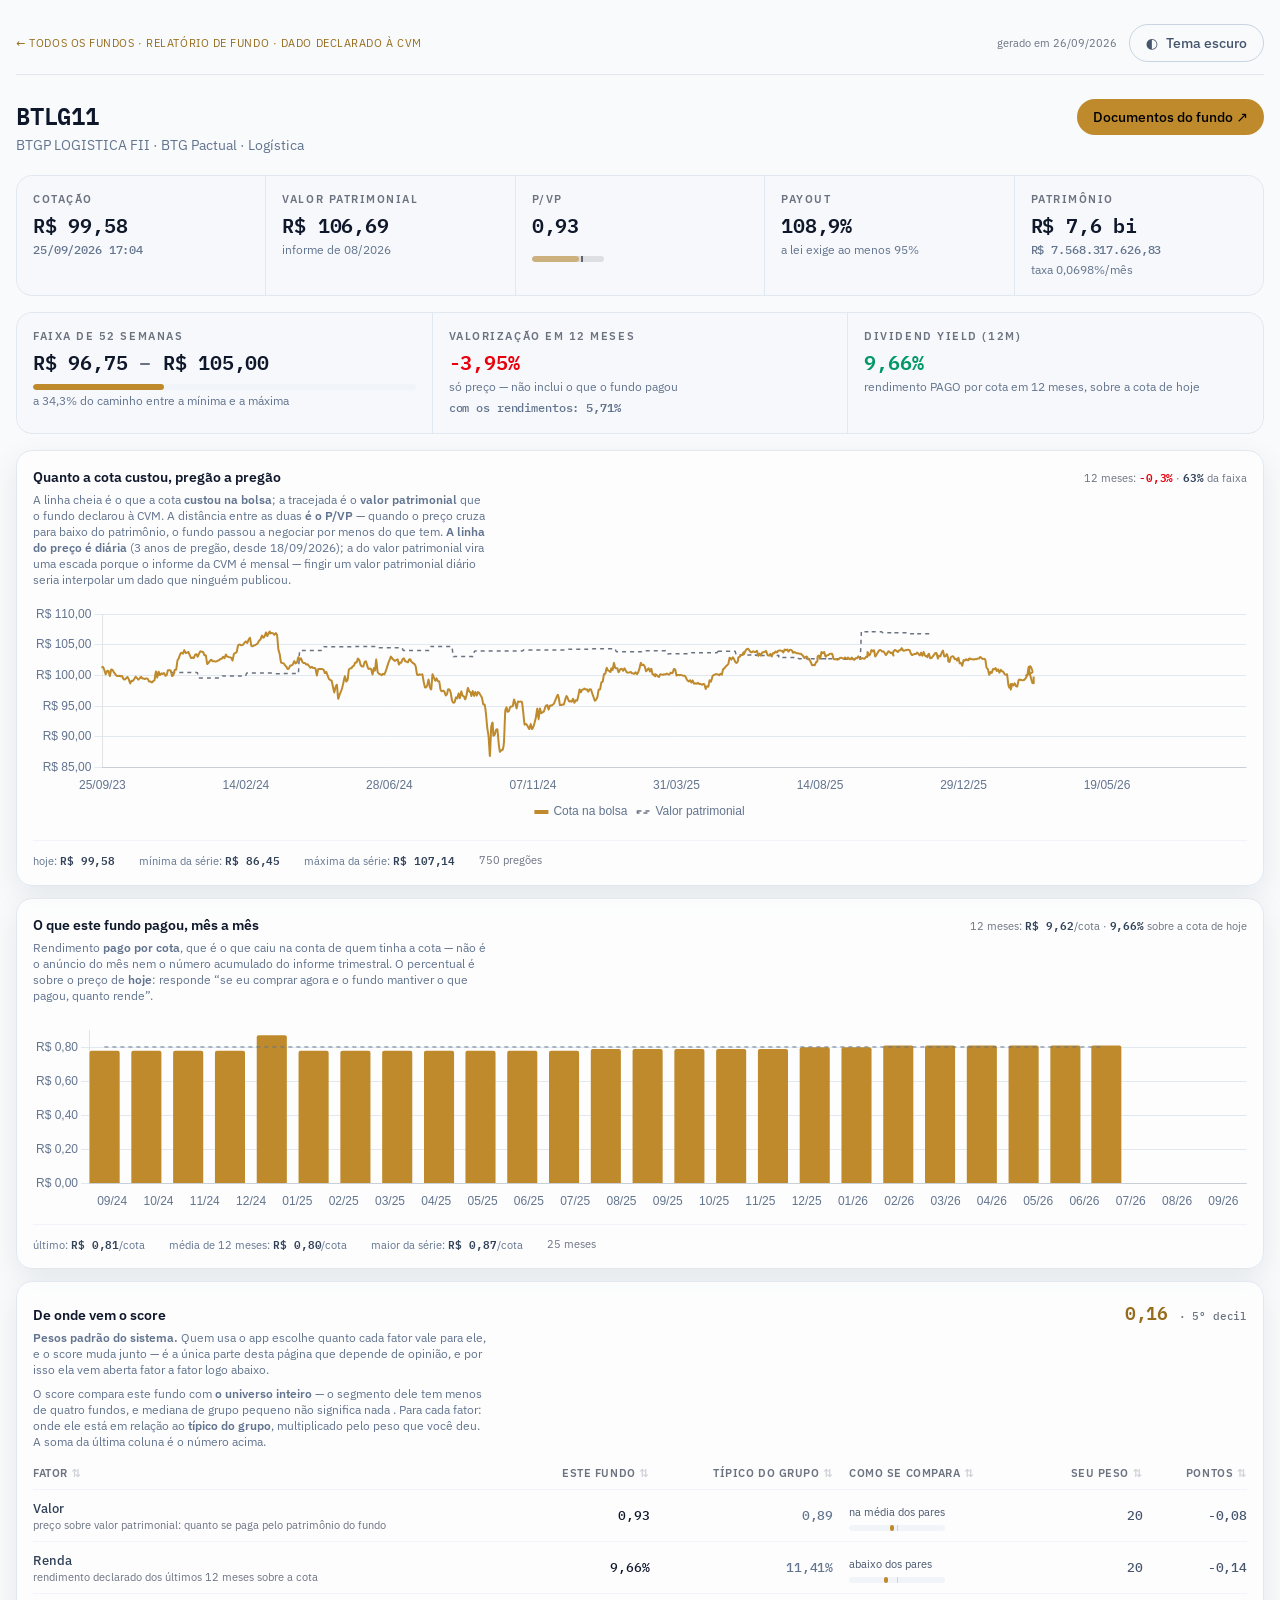
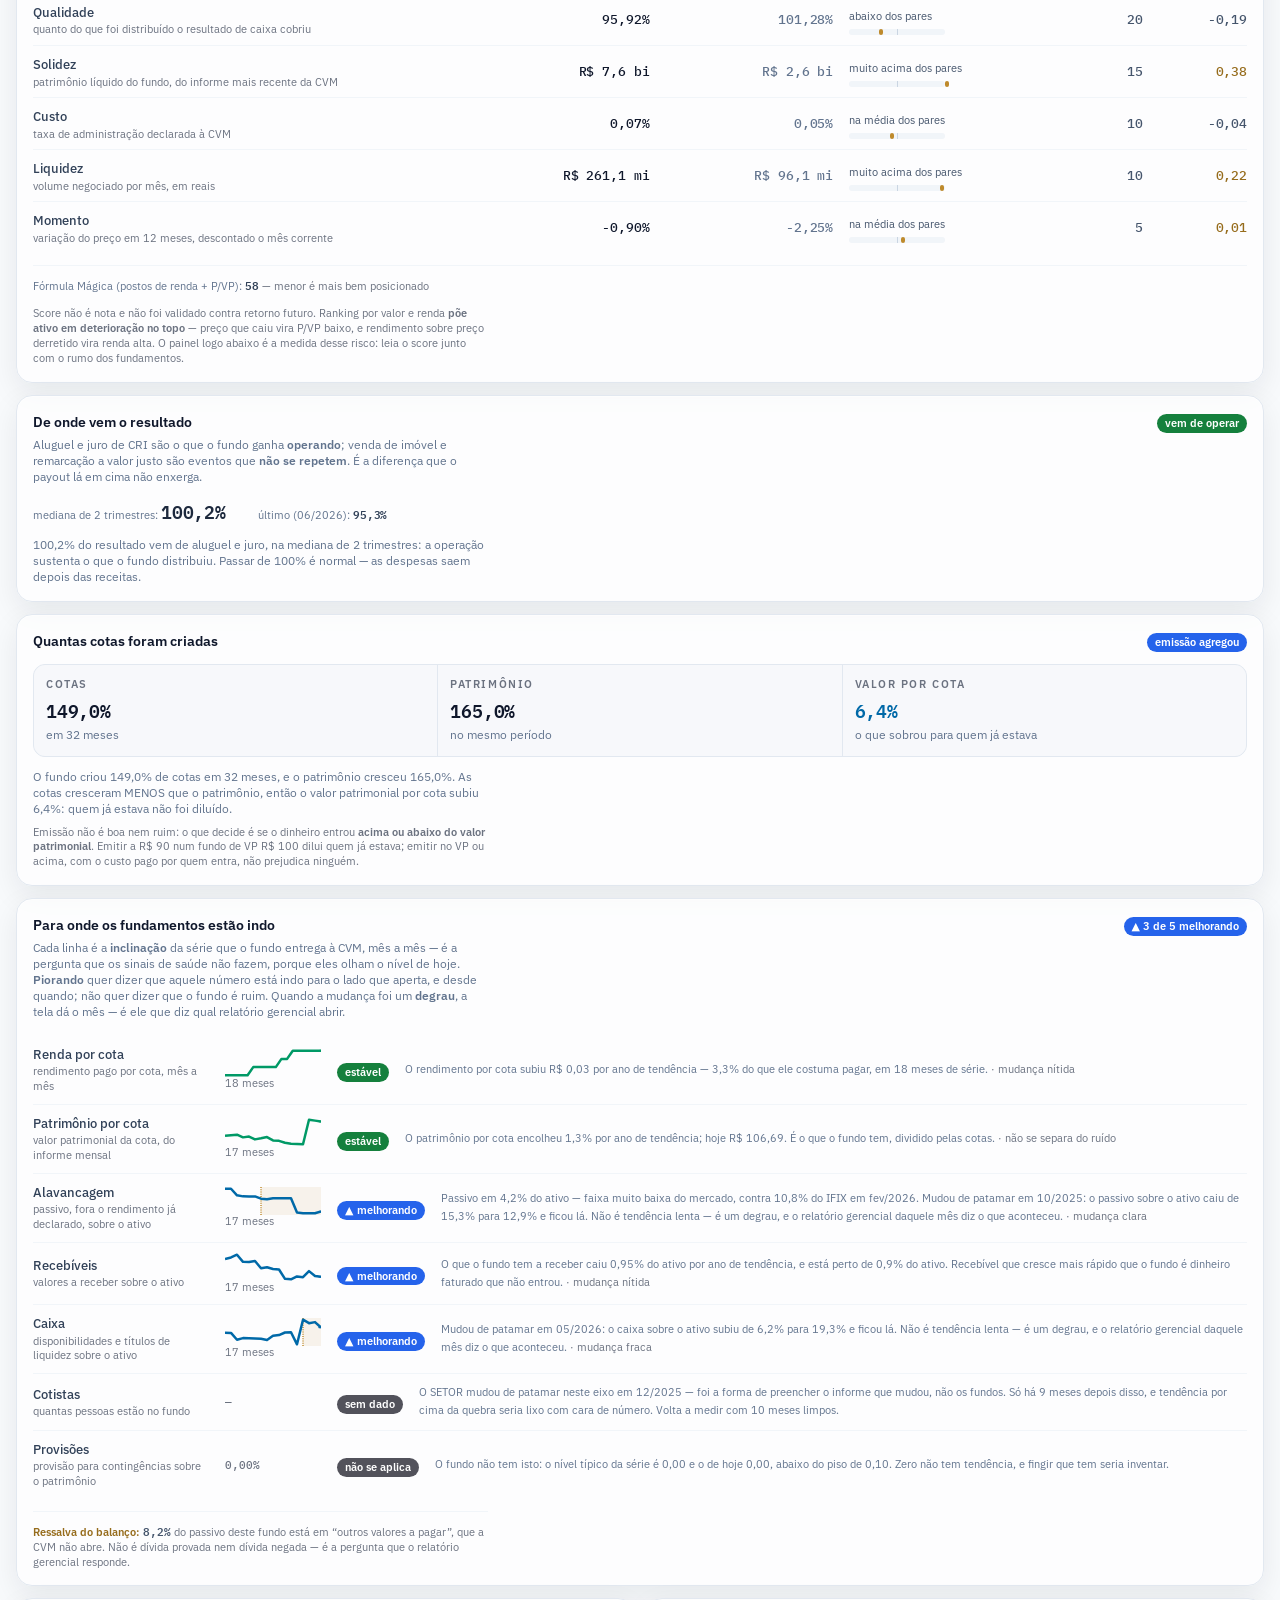
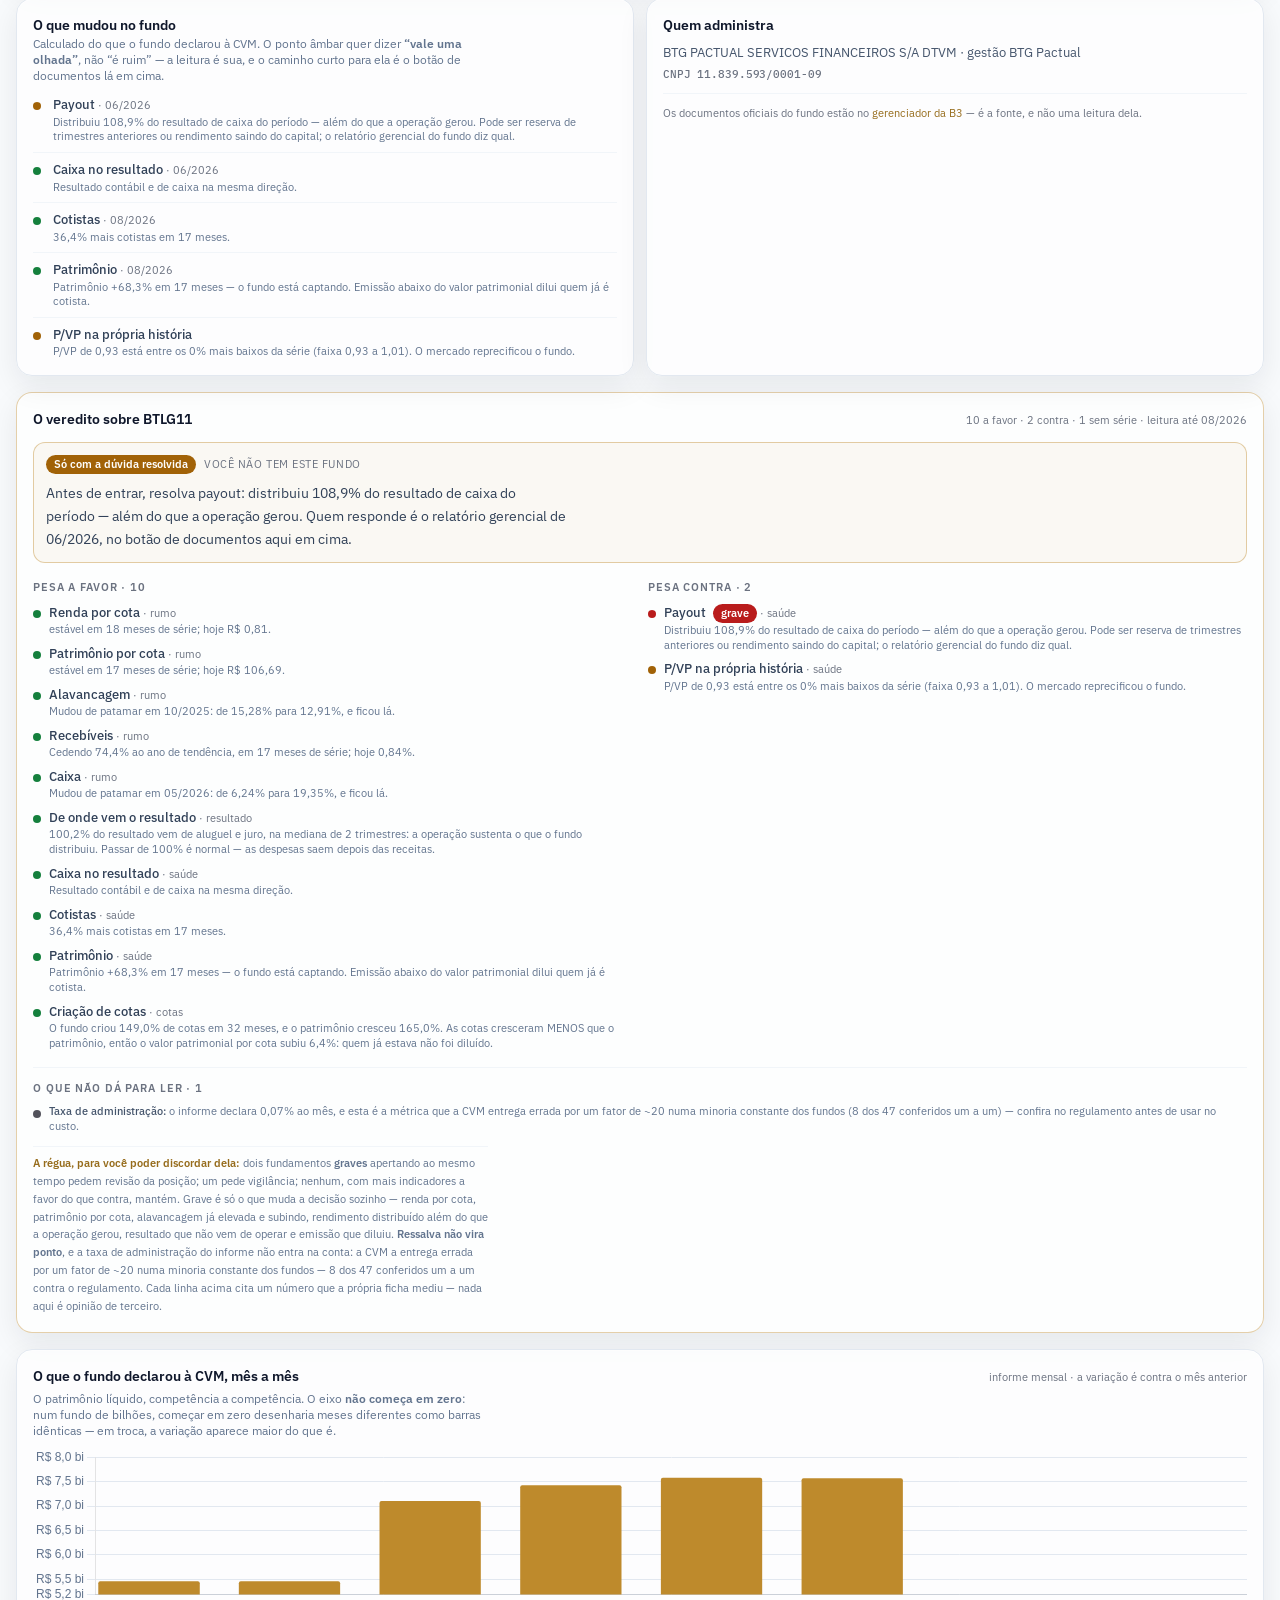
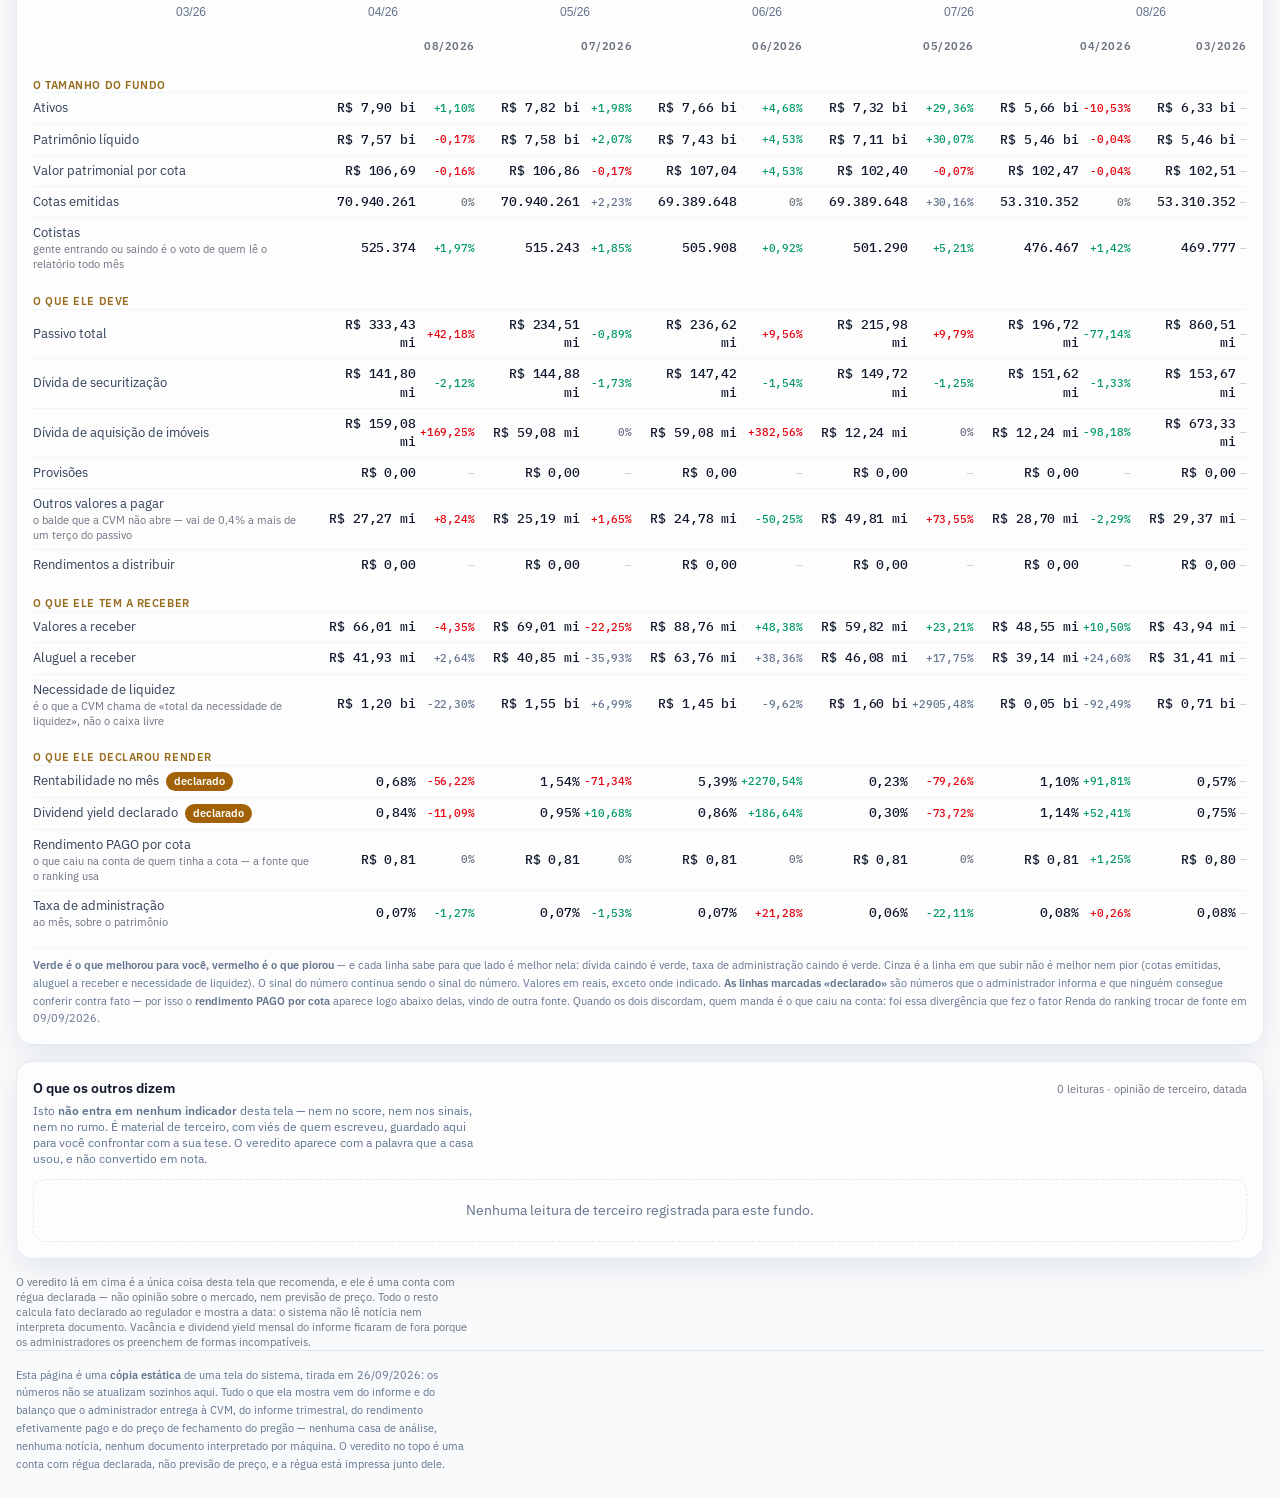
==== commit 7584cb34: "Botão de tema claro/escuro nas onze páginas A escolha fica no navegador de quem lê; sem escolha, seg" ====
--- a/fundo-btlg11.html
+++ b/fundo-btlg11.html
@@ -8,6 +8,26 @@
   
   <link rel="stylesheet" href="assets/app.css">
   
+  
+<script>
+  (function () {
+    var gerada = document.documentElement.classList.contains('dark');
+    try {
+      var salvo = localStorage.getItem('tema');
+      var escuro = salvo === 'escuro' ||
+        (!salvo && (gerada || window.matchMedia('(prefers-color-scheme: dark)').matches));
+      document.documentElement.classList.toggle('dark', escuro);
+    } catch (e) {}
+    window.alternarTema = function () {
+      var escuro = document.documentElement.classList.toggle('dark');
+      try { localStorage.setItem('tema', escuro ? 'escuro' : 'claro'); } catch (e) {}
+      if (window.Paleta && window.Paleta.repintar) window.Paleta.repintar();
+      var rotulo = document.getElementById('rotulo-tema');
+      if (rotulo) rotulo.textContent = escuro ? 'Tema claro' : 'Tema escuro';
+    };
+  })();
+</script>
+
 </head>
 <body class="bg-slate-50">
   <div class="mx-auto max-w-6xl px-4 py-6">
@@ -16,7 +36,27 @@
         <a href="index.html" class="hover:underline">← todos os fundos</a> · 
         Relatório de fundo · dado declarado à CVM
       </p>
-      <p class="text-rotulo text-slate-400">gerado em 26/09/2026</p>
+      <div class="flex items-center gap-3">
+        <span class="text-rotulo text-slate-400">gerado em 26/09/2026</span>
+        
+<button type="button" onclick="alternarTema()"
+        class="btn btn-linha shrink-0"
+        aria-label="Alternar entre tema claro e escuro">
+  <span aria-hidden="true">◐</span>
+  <span id="rotulo-tema" class="ml-1">Tema escuro</span>
+</button>
+<script>
+  // O rótulo nasce dizendo "Tema escuro" para quem abre no claro; se a página já abriu no
+  // escuro, ele é corrigido aqui — o script do topo roda antes deste elemento existir.
+  (function () {
+    var rotulo = document.getElementById('rotulo-tema');
+    if (rotulo && document.documentElement.classList.contains('dark')) {
+      rotulo.textContent = 'Tema claro';
+    }
+  })();
+</script>
+
+      </div>
     </header>
 
     
